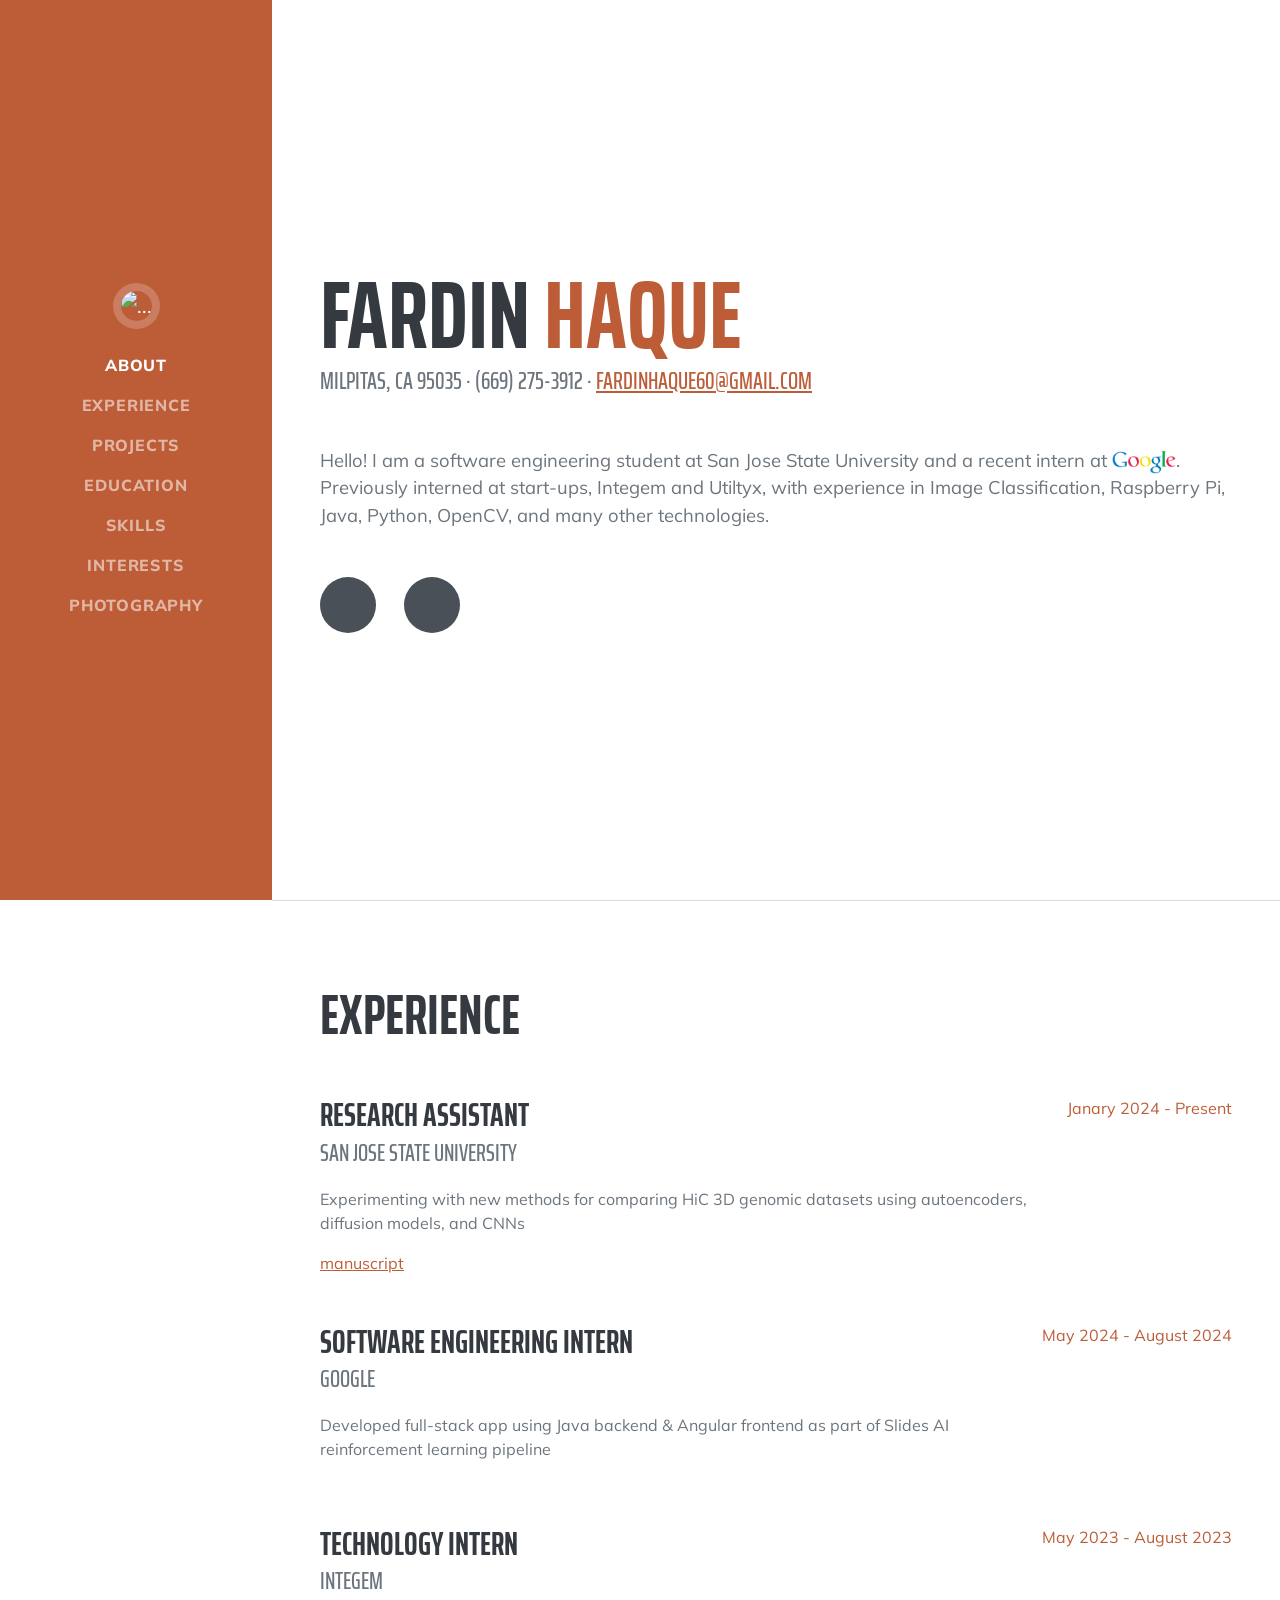
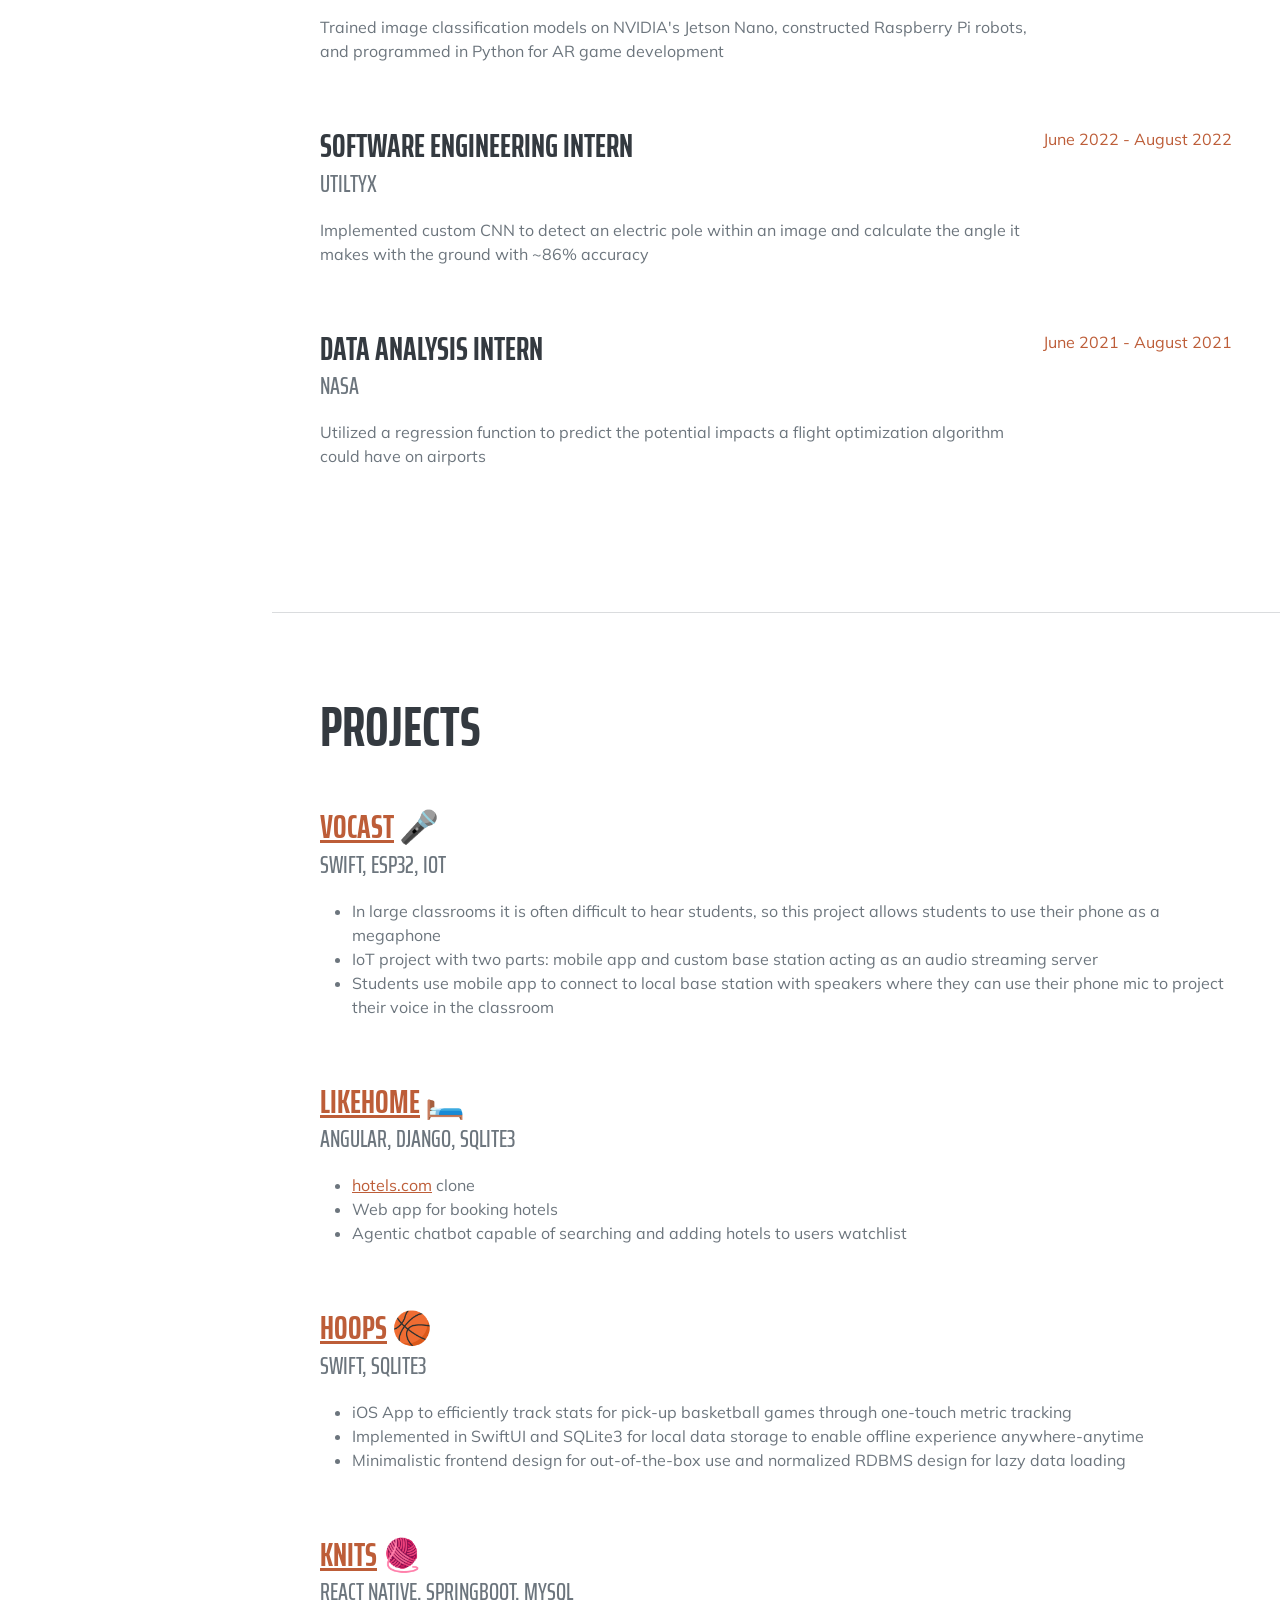
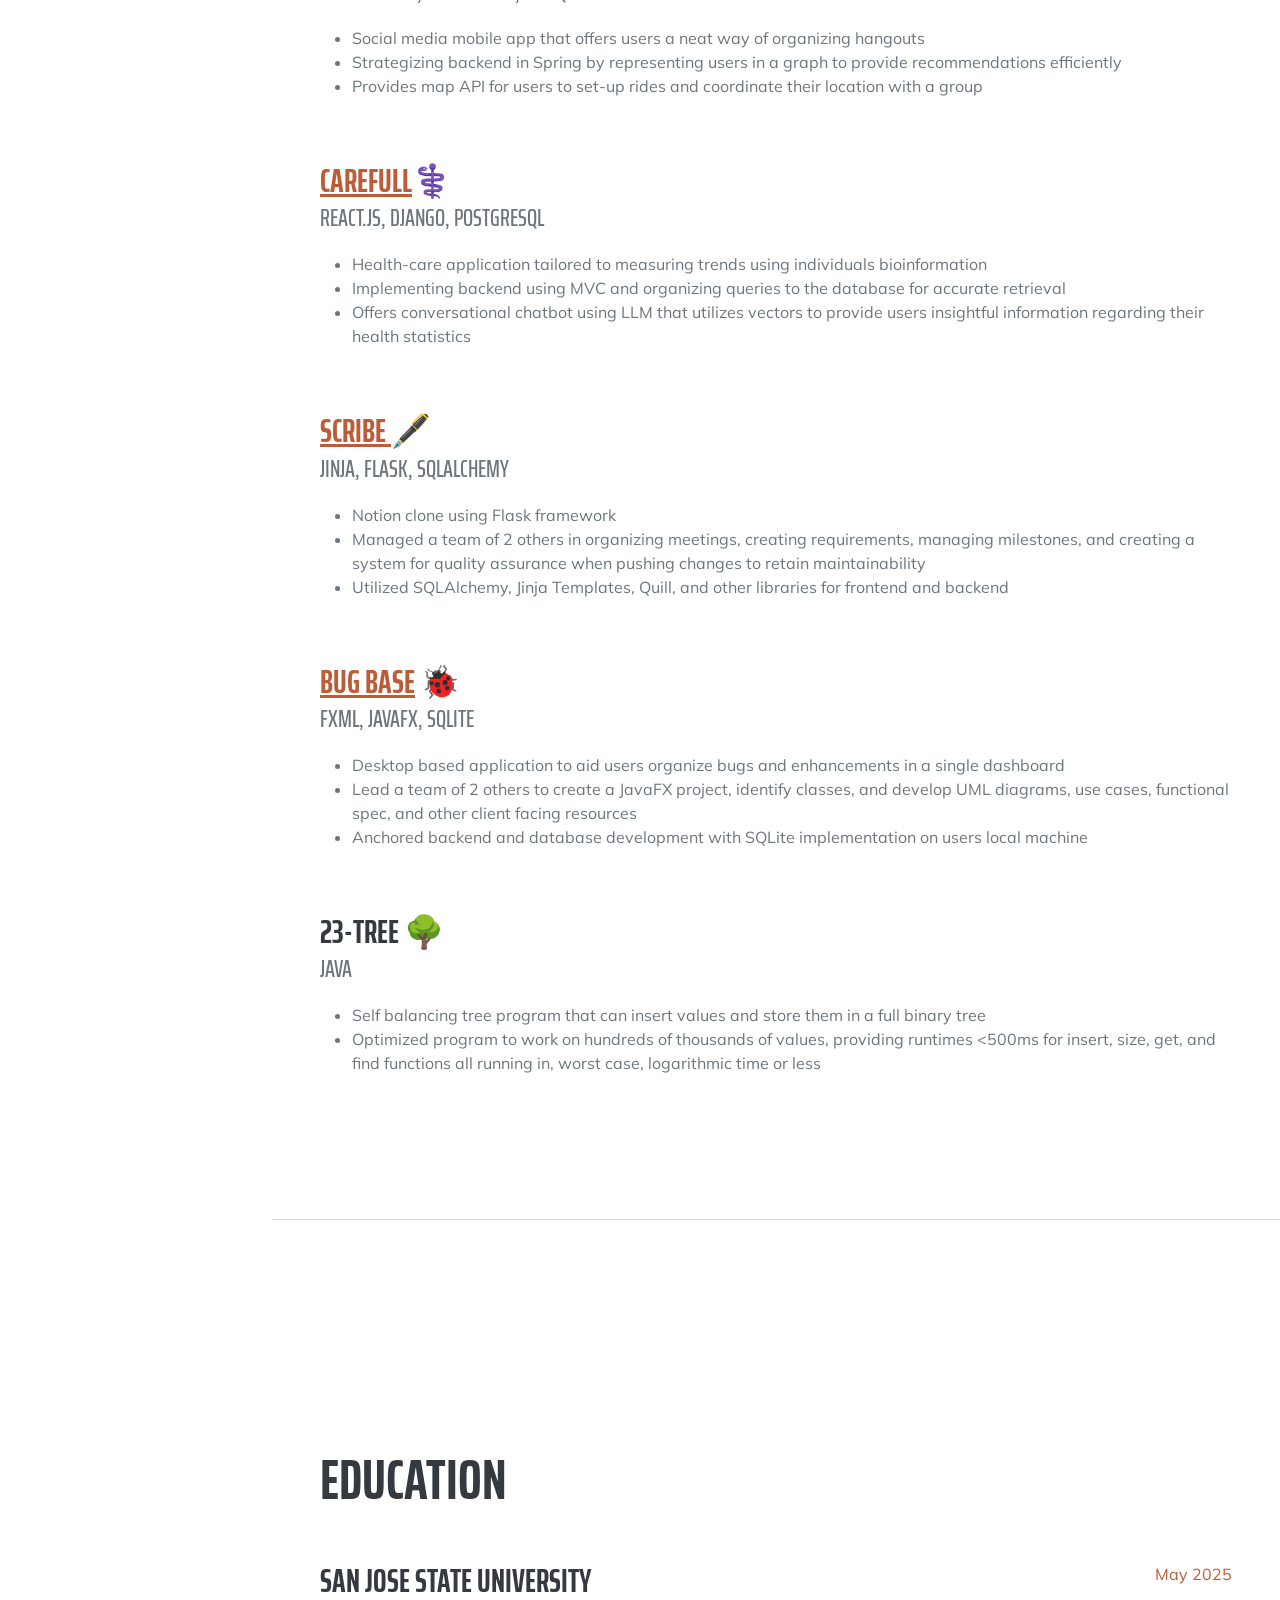
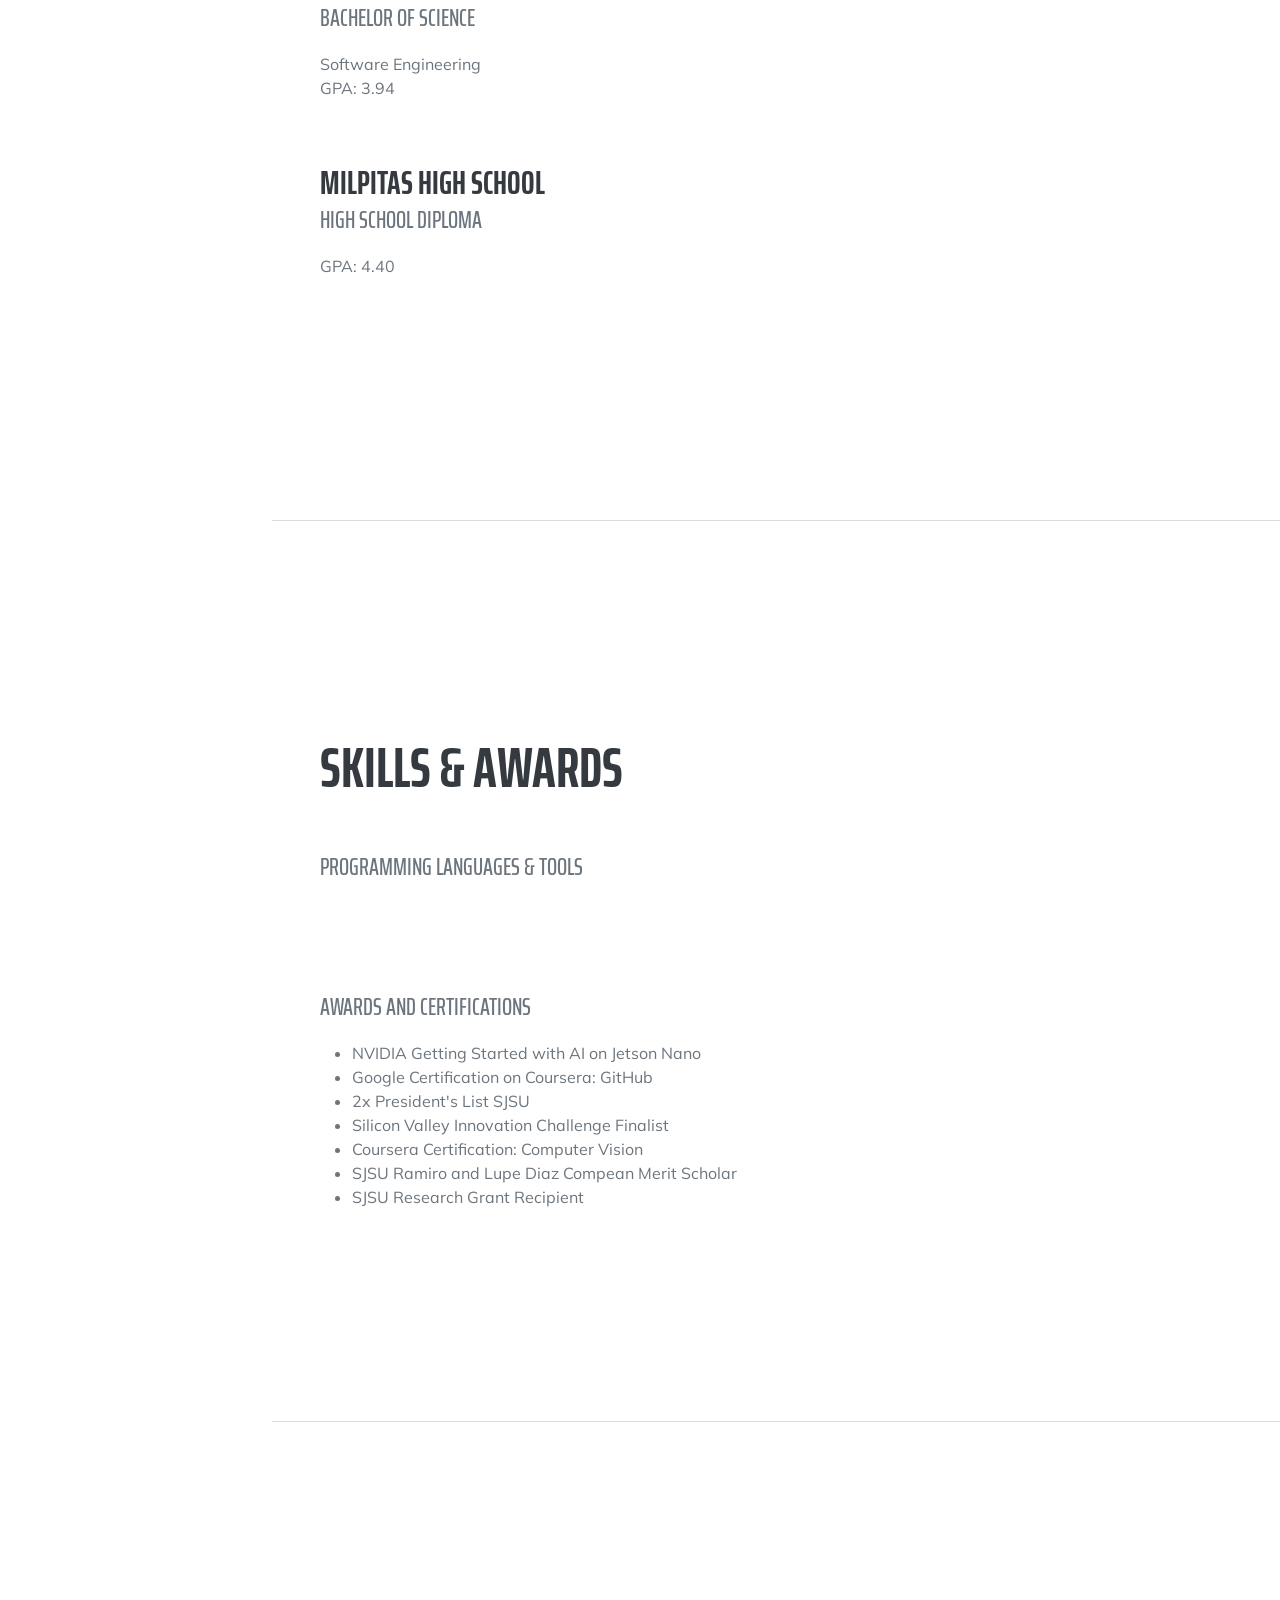
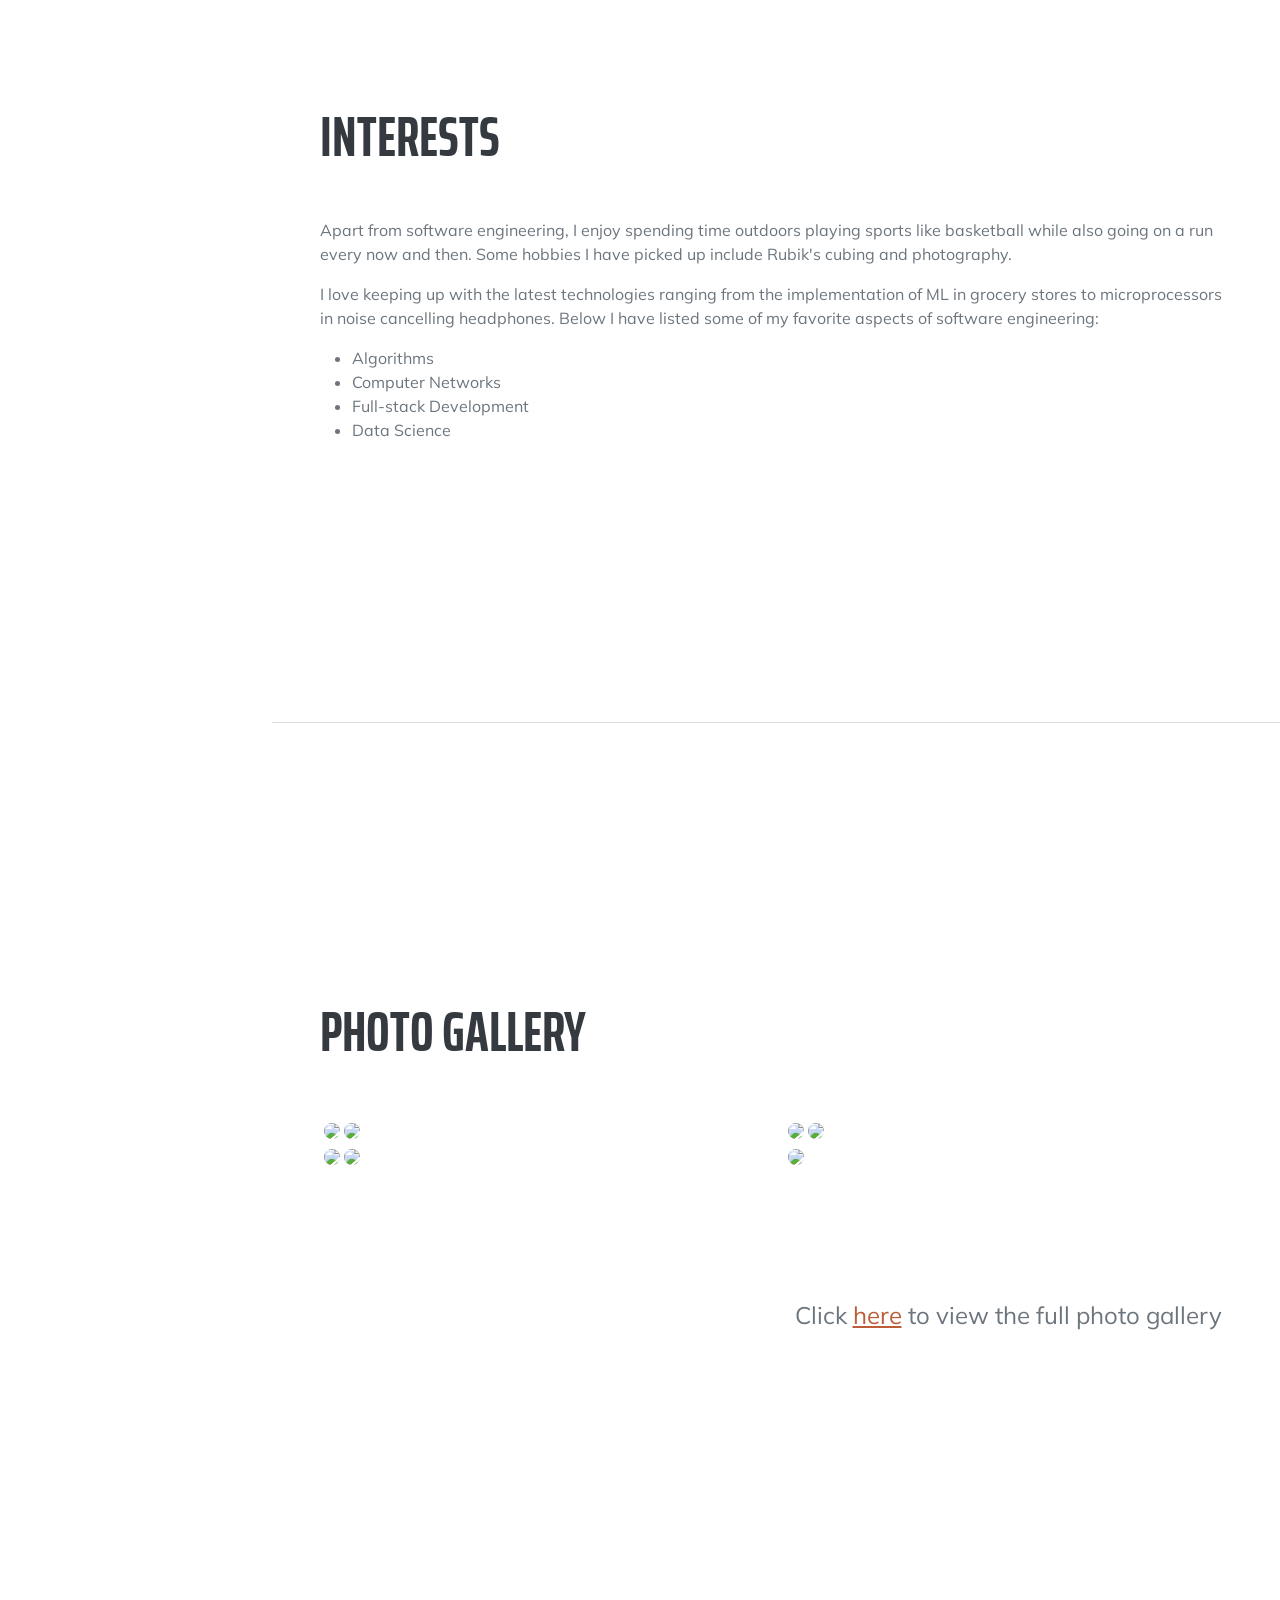
==== index.html @ 3b6b9e7f "updates" ====
<!DOCTYPE html>
<html lang="en">
    <head>
        <meta charset="utf-8" />
        <meta name="viewport" content="width=device-width, initial-scale=1, shrink-to-fit=no" />
        <meta name="description" content="" />
        <meta name="author" content="" />
        <title>Fardin Haque - SWE Portfolio</title>
        <link rel="icon" type="image/x-icon" href="assets/img/tab_icon.ico" alt="assets/img/tab_icon_def.ico"/>
        <!-- Font Awesome icons (free version)-->
        <script src="https://use.fontawesome.com/releases/v6.3.0/js/all.js" crossorigin="anonymous"></script>
        <!-- Google fonts-->
        <link href="https://fonts.googleapis.com/css?family=Saira+Extra+Condensed:500,700" rel="stylesheet" type="text/css" />
        <link href="https://fonts.googleapis.com/css?family=Muli:400,400i,800,800i" rel="stylesheet" type="text/css" />
        <!-- Core theme CSS (includes Bootstrap)-->
        <link href="css/styles.css" rel="stylesheet" />
    </head>
    <body id="page-top">
        <!-- Navigation-->
        <nav class="navbar navbar-expand-lg navbar-dark bg-primary fixed-top" id="sideNav">
            <a class="navbar-brand js-scroll-trigger" href="#page-top">
                <span class="d-block d-lg-none">Fardin Haque</span>
                <span class="d-none d-lg-block"><img class="img-fluid img-profile rounded-circle mx-auto mb-2" src="assets/img/profile.jpg" alt="..." /></span>
            </a>
            <button class="navbar-toggler" type="button" data-bs-toggle="collapse" data-bs-target="#navbarResponsive" aria-controls="navbarResponsive" aria-expanded="false" aria-label="Toggle navigation"><span class="navbar-toggler-icon"></span></button>
            <div class="collapse navbar-collapse" id="navbarResponsive">
                <ul class="navbar-nav">
                    <li class="nav-item"><a class="nav-link js-scroll-trigger" href="#about">About</a></li>
                    <li class="nav-item"><a class="nav-link js-scroll-trigger" href="#experience">Experience</a></li>
                    <li class="nav-item"><a class="nav-link js-scroll-trigger" href="#projects">Projects</a></li>
                    <li class="nav-item"><a class="nav-link js-scroll-trigger" href="#education">Education</a></li>
                    <li class="nav-item"><a class="nav-link js-scroll-trigger" href="#skills">Skills</a></li>
                    <li class="nav-item"><a class="nav-link js-scroll-trigger" href="#interests">Interests</a></li>
                    <li class="nav-item"><a class="nav-link js-scroll-trigger" href="#photo-gallery">Photography</a></li>
                </ul>
            </div>
        </nav>
        <!-- Page Content-->
        <div class="container-fluid p-0">
            <!-- About-->
            <section class="resume-section" id="about">
                <div class="resume-section-content">
                    <h1 class="mb-0">
                        Fardin
                        <span class="text-primary">Haque</span>
                    </h1>
                    <div class="subheading mb-5">
                        Milpitas, CA 95035 · (669) 275-3912 ·
                        <a href="mailto:fardinhaque60@gmail.com">fardinhaque60@gmail.com</a>
                    </div>
                    <p class="lead mb-5">Hello! I am a software engineering student at San Jose State University and a recent intern at 
                        <span class="gif-container"> <img src="assets/google_text.gif"> </span>. 
                        Previously interned at start-ups, Integem and Utiltyx, with experience in Image Classification, Raspberry Pi, Java, Python, OpenCV, and many other technologies.</p>
                    <div class="social-icons">
                        <a class="social-icon" href="https://www.linkedin.com/in/fardinhaque/" target="_blank"><i class="fab fa-linkedin-in"></i></a>
                        <a class="social-icon" href="https://github.com/FardinHaque60" target="_blank"><i class="fab fa-github"></i></a>
                    </div>
                </div>
            </section>
            <hr class="m-0" />
            <!-- Experience-->
            <section class="resume-section" id="experience">
                <div class="resume-section-content">
                    <h2 class="mb-5">Experience</h2>
                    <div class="d-flex flex-column flex-md-row justify-content-between mb-5">
                        <div class="flex-grow-1">
                            <h3 class="mb-0">Research Assistant</h3>
                            <div class="subheading mb-3">San Jose State University</div>
                            <p> Experimenting with new methods for comparing HiC 3D genomic datasets using autoencoders, diffusion models, and CNNs </p>
                            <a href="https://carlosrojas.xyz/hic_compare_manuscript/" target="_blank"> manuscript </a>
                        </div>
                        <div class="flex-shrink-0"><span class="text-primary">Janary 2024 - Present</span></div>
                    </div>
                    <div class="d-flex flex-column flex-md-row justify-content-between mb-5">
                        <div class="flex-grow-1">
                            <h3 class="mb-0">Software Engineering Intern</h3>
                            <div class="subheading mb-3">Google</div>
                            <p> Developed full-stack app using Java backend & Angular frontend as part of Slides AI reinforcement learning pipeline </p>
                        </div>
                        <div class="flex-shrink-0"><span class="text-primary">May 2024 - August 2024</span></div>
                    </div>
                    <div class="d-flex flex-column flex-md-row justify-content-between mb-5">
                        <div class="flex-grow-1">
                            <h3 class="mb-0">Technology Intern</h3>
                            <div class="subheading mb-3">Integem</div>
                            <p> Trained image classification models on NVIDIA's Jetson Nano, constructed Raspberry Pi robots, and programmed in Python for AR game development </p>
                        </div>
                        <div class="flex-shrink-0"><span class="text-primary">May 2023 - August 2023</span></div>
                    </div>
                    <div class="d-flex flex-column flex-md-row justify-content-between mb-5">
                        <div class="flex-grow-1">
                            <h3 class="mb-0">Software Engineering Intern</h3>
                            <div class="subheading mb-3">Utiltyx</div>
                            <p> Implemented custom CNN to detect an electric pole within an image and calculate the angle it makes with the ground with ~86% accuracy </p>
                        </div>
                        <div class="flex-shrink-0"><span class="text-primary">June 2022 - August 2022</span></div>
                    </div>
                    <div class="d-flex flex-column flex-md-row justify-content-between mb-5">
                        <div class="flex-grow-1">
                            <h3 class="mb-0">Data Analysis Intern</h3>
                            <div class="subheading mb-3">NASA</div>
                            <p> Utilized a regression function to predict the potential impacts a flight optimization algorithm could have on airports </p>
                        </div>
                        <div class="flex-shrink-0"><span class="text-primary">June 2021 - August 2021</span></div>
                    </div>
                </div>
            </section>
            <hr class="m-0" />
            <!-- Projects --> 
            <section class="resume-section" id="projects">
                <div class="resume-section-content">
                    <h2 class="mb-5">Projects</h2>
                    <div class="d-flex flex-column flex-md-row justify-content-between mb-5">
                        <div class="flex-grow-1">
                            <h3 class="mb-0"> <a href="https://github.com/cmpe195a-2024-25-group-9" target="_blank"> Vocast</a> 🎤 </h3>
                            <div class="subheading mb-3"> Swift, ESP32, IoT </div>
                                <div> 
                                    <ul> 
                                        <li> In large classrooms it is often difficult to hear students, so this project allows students to use their phone as a megaphone </li>
                                        <li> IoT project with two parts: mobile app and custom base station acting as an audio streaming server </li>
                                        <li> Students use mobile app to connect to local base station with speakers where they can use their phone mic to project their voice in the classroom </li>
                                    </ul>
                                </div>
                            <p></p>
                        </div>
                        <div class="flex-shrink-0"><span class="text-primary"></span></div>
                    </div>
                    <div class="d-flex flex-column flex-md-row justify-content-between mb-5">
                        <div class="flex-grow-1">
                            <h3 class="mb-0"> <a href="https://github.com/FardinHaque60/LikeHome" target="_blank"> LikeHome</a> 🛏️ </h3>
                            <div class="subheading mb-3"> Angular, Django, Sqlite3 </div>
                                <div> 
                                    <ul> 
                                        <li> <a href="https://hotels.com" target="_blank"> hotels.com</a> clone </li>
                                        <li> Web app for booking hotels </li>
                                        <li> Agentic chatbot capable of searching and adding hotels to users watchlist </li>
                                    </ul>
                                </div>
                            <p></p>
                        </div>
                        <div class="flex-shrink-0"><span class="text-primary"></span></div>
                    </div>
                    <div class="d-flex flex-column flex-md-row justify-content-between mb-5">
                        <div class="flex-grow-1">
                            <h3 class="mb-0"> <a href="https://github.com/FardinHaque60/Hoops" target="_blank"> Hoops</a> 🏀</h3>
                            <div class="subheading mb-3">Swift, SQLite3</div>
                                <div> 
                                    <ul> 
                                        <li> iOS App to efficiently track stats for pick-up basketball games through one-touch metric tracking </li>
                                        <li> Implemented in SwiftUI and SQLite3 for local data storage to enable offline experience anywhere-anytime </li>
                                        <li> Minimalistic frontend design for out-of-the-box use and normalized RDBMS design for lazy data loading </li>
                                    </ul>
                                </div>
                            <p></p>
                        </div>
                        <div class="flex-shrink-0"><span class="text-primary"></span></div>
                    </div>
                    <div class="d-flex flex-column flex-md-row justify-content-between mb-5">
                        <div class="flex-grow-1">
                            <h3 class="mb-0"> <a href="https://github.com/FardinHaque60/Knits" target="_blank"> Knits</a> 🧶</h3>
                            <div class="subheading mb-3">React Native, Springboot, mySQL</div>
                                <div> 
                                    <ul> 
                                        <li> Social media mobile app that offers users a neat way of organizing hangouts </li>
                                        <li> Strategizing backend in Spring by representing users in a graph to provide recommendations efficiently </li>
                                        <li> Provides map API for users to set-up rides and coordinate their location with a group </li>
                                    </ul>
                                </div>
                            <p></p>
                        </div>
                        <div class="flex-shrink-0"><span class="text-primary"></span></div>
                    </div>
                    <div class="d-flex flex-column flex-md-row justify-content-between mb-5">
                        <div class="flex-grow-1">
                            <h3 class="mb-0"> <a href="https://github.com/FardinHaque60/CareFULL" target="_blank"> CareFULL</a>⚕️</h3>
                            <div class="subheading mb-3">React.js, Django, PostgreSQL</div>
                                <div> 
                                    <ul> 
                                        <li> Health-care application tailored to measuring trends using individuals bioinformation </li>
                                        <li> Implementing backend using MVC and organizing queries to the database for accurate retrieval </li>
                                        <li> Offers conversational chatbot using LLM that utilizes vectors to provide users insightful information regarding their
                                            health statistics </li>
                                    </ul>
                                </div>
                            <p></p>
                        </div>
                        <div class="flex-shrink-0"><span class="text-primary"></span></div>
                    </div>
                    <div class="d-flex flex-column flex-md-row justify-content-between mb-5">
                        <div class="flex-grow-1">
                            <h3 class="mb-0"> <a href="https://github.com/FardinHaque60/Scribe" target="_blank"> Scribe </a> 🖋️</h3>
                            <div class="subheading mb-3">Jinja, Flask, SQLAlchemy</div>
                                <div> 
                                    <ul> 
                                        <li> Notion clone using Flask framework </li>
                                        <li> Managed a team of 2 others in organizing meetings, creating requirements, managing milestones, 
                                            and creating a system for quality assurance when pushing changes to retain maintainability
                                        </li>
                                        <li> Utilized SQLAlchemy, Jinja Templates, Quill, and other libraries for frontend and backend  </li>
                                    </ul>
                                </div>
                            <p></p>
                        </div>
                        <div class="flex-shrink-0"><span class="text-primary"></span></div>
                    </div>
                    <div class="d-flex flex-column flex-md-row justify-content-between mb-5">
                        <div class="flex-grow-1">
                            <h3 class="mb-0"> <a href="https://github.com/FardinHaque60/Bug-Base" target="_blank"> Bug Base</a> 🐞</h3>
                            <div class="subheading mb-3">FXML, JavaFX, SQLite </div>
                                <div> 
                                    <ul> 
                                        <li> Desktop based application to aid users organize bugs and enhancements in a single dashboard </li>
                                        <li> Lead a team of 2 others to create a JavaFX project, identify classes, and develop UML diagrams, use cases, functional spec, and other client facing resources </li>
                                        <li> Anchored backend and database development with SQLite implementation on users local machine </li>
                                    </ul>
                                </div>
                            <p></p>
                        </div>
                        <div class="flex-shrink-0"><span class="text-primary"></span></div>
                    </div>
                    <div class="d-flex flex-column flex-md-row justify-content-between mb-5">
                        <div class="flex-grow-1">
                            <h3 class="mb-0">23-Tree 🌳</h3>
                            <div class="subheading mb-3">Java</div>
                                <div> 
                                    <ul> 
                                        <li> Self balancing tree program that can insert values and store them in a full binary tree </li>
                                        <li> Optimized program to work on hundreds of thousands of values, providing runtimes &lt;500ms for insert, size, get, and find functions all running in, worst case, logarithmic time or less </li>
                                    </ul>
                                </div>
                            <p></p>
                        </div>
                        <div class="flex-shrink-0"><span class="text-primary"></span></div>
                    </div>
                </div>
            </section>
            <hr class="m-0" />
            <!-- Education-->
            <section class="resume-section" id="education">
                <div class="resume-section-content">
                    <h2 class="mb-5">Education</h2>
                    <div class="d-flex flex-column flex-md-row justify-content-between mb-5">
                        <div class="flex-grow-1">
                            <h3 class="mb-0">San Jose State University</h3>
                            <div class="subheading mb-3">Bachelor of Science</div>
                            <div>Software Engineering</div>
                            <p>GPA: 3.94</p>
                        </div>
                        <div class="flex-shrink-0"><span class="text-primary">May 2025</span></div>
                    </div>
                    <div class="d-flex flex-column flex-md-row justify-content-between">
                        <div class="flex-grow-1">
                            <h3 class="mb-0">Milpitas High School</h3>
                            <div class="subheading mb-3">High School Diploma</div>
                            <p>GPA: 4.40</p>
                        </div>
                        <div class="flex-shrink-0"><span class="text-primary">  </span></div>
                    </div>
                </div>
            </section>
            <hr class="m-0" />
            <!-- Skills-->
            <section class="resume-section" id="skills">
                <div class="resume-section-content">
                    <h2 class="mb-5">Skills & Awards</h2>
                    <div class="subheading mb-3">Programming Languages & Tools</div>
                    <ul class="list-inline dev-icons">
                        <li class="list-inline-item"><i class="fab fa-html5"></i></li>
                        <li class="list-inline-item"><i class="fab fa-css3-alt"></i></li>
                        <li class="list-inline-item"><i class="fab fa-java"></i></li>
                        <li class="list-inline-item"><i class="fab fa-react"></i></li>
                        <li class="list-inline-item"><i class="fab fa-raspberry-pi"></i></li>
                        <li class="list-inline-item"><i class="fab fa-python"></i></li>
                        <li class="list-inline-item"><i class="fab fa-swift"></i></li>
                        <li class="list-inline-item"><i class="fab fa-google"></i></li>
                        <li class="list-inline-item"><i class="fab fa-linux"></i></li>
                    </ul>
                    <div class="resume-section-content">
                        <p> </p>
                        <div class="subheading mb-3">Awards and Certifications</div>
                        <ul class="fa-ul mb-0">
                            <li>
                                <span class="fa-li"><i class="fas fa-trophy text-warning"></i></span>
                                NVIDIA Getting Started with AI on Jetson Nano
                            </li>
                            <li>
                                <span class="fa-li"><i class="fas fa-trophy text-warning"></i></span>
                                Google Certification on Coursera: GitHub
                            </li>
                            <li>
                                <span class="fa-li"><i class="fas fa-trophy text-warning"></i></span>
                                2x President's List SJSU
                            </li>
                            <li>
                                <span class="fa-li"><i class="fas fa-trophy text-warning"></i></span>
                                Silicon Valley Innovation Challenge Finalist
                            </li>
                            <li>
                                <span class="fa-li"><i class="fas fa-trophy text-warning"></i></span>
                                Coursera Certification: Computer Vision 
                            </li>
                            <li>
                                <span class="fa-li"><i class="fas fa-trophy text-warning"></i></span>
                                SJSU Ramiro and Lupe Diaz Compean Merit Scholar
                            </li>
                            <li>
                                <span class="fa-li"><i class="fas fa-trophy text-warning"></i></span>
                                SJSU Research Grant Recipient
                            </li>
                        </ul>
                    </div>
                </div>
            </section>
            <hr class="m-0" />
            <!-- Interests-->
            <section class="resume-section" id="interests">
                <div class="resume-section-content">
                    <h2 class="mb-5">Interests</h2>
                    <p>Apart from software engineering, I enjoy spending time outdoors playing sports like basketball while also going on a run every now and then. Some hobbies I have picked up include Rubik's cubing and photography.</p>
                    <p class="mb-0" style="padding-bottom: 1em;">I love keeping up with the latest technologies ranging from the implementation of ML in grocery stores to microprocessors in noise cancelling headphones. Below I have listed some of my favorite aspects of software engineering: </p>
                    <ul class="fa-ul mb-0">
                        <li>
                            <span class="fa-li"><i class="fas fa-check"></i></span>
                            Algorithms
                        </li>
                        <li>
                            <span class="fa-li"><i class="fas fa-check"></i></span>
                            Computer Networks
                        </li>
                        <li>
                            <span class="fa-li"><i class="fas fa-check"></i></span>
                            Full-stack Development
                        </li>
                        <li>
                            <span class="fa-li"><i class="fas fa-check"></i></span>
                            Data Science
                        </li>
                    </ul>
                </div>
            </section>
            <hr class="m-0" />
            <!-- Photography -->
            <section class="resume-section" id="photo-gallery">
                <div class="resume-section-content">
                    <h2 class="mb-5">Photo Gallery</h2>
                    <div class="row">
                        <div class="column">
                            <!-- find way to add fade transition -->
                            <img src="assets/photo_gal/IMG_0006.JPG" />
                            <img src="assets/photo_gal/IMG_0013.JPG" />
                        </div>
                        <div class="column">
                            <img src="assets/photo_gal/IMG_0029.JPG" />
                            <img src="assets/photo_gal/IMG_0246.JPG" />
                        </div>
                        <div class="column">
                            <img src="assets/photo_gal/IMG_0477.JPG" />
                            <img src="assets/photo_gal/IMG_15.JPG" />
                        </div>
                        <div class="column">
                            <img src="assets/photo_gal/IMG_0249.JPG" />
                            <div class = "box123"> <p> Click <a target="_blank" href="https://fotos-by-fardin.vercel.app/"> here</a> to view the full photo gallery </p> </div>
                        </div>
                    </div>
                </div>
            </section>
        </div>
        <!-- Bootstrap core JS-->
        <script src="https://cdn.jsdelivr.net/npm/bootstrap@5.2.3/dist/js/bootstrap.bundle.min.js"></script>
        <!-- Core theme JS-->
        <script src="js/scripts.js"></script>
        
        <hr class="m-0" />
    </body>
</html>
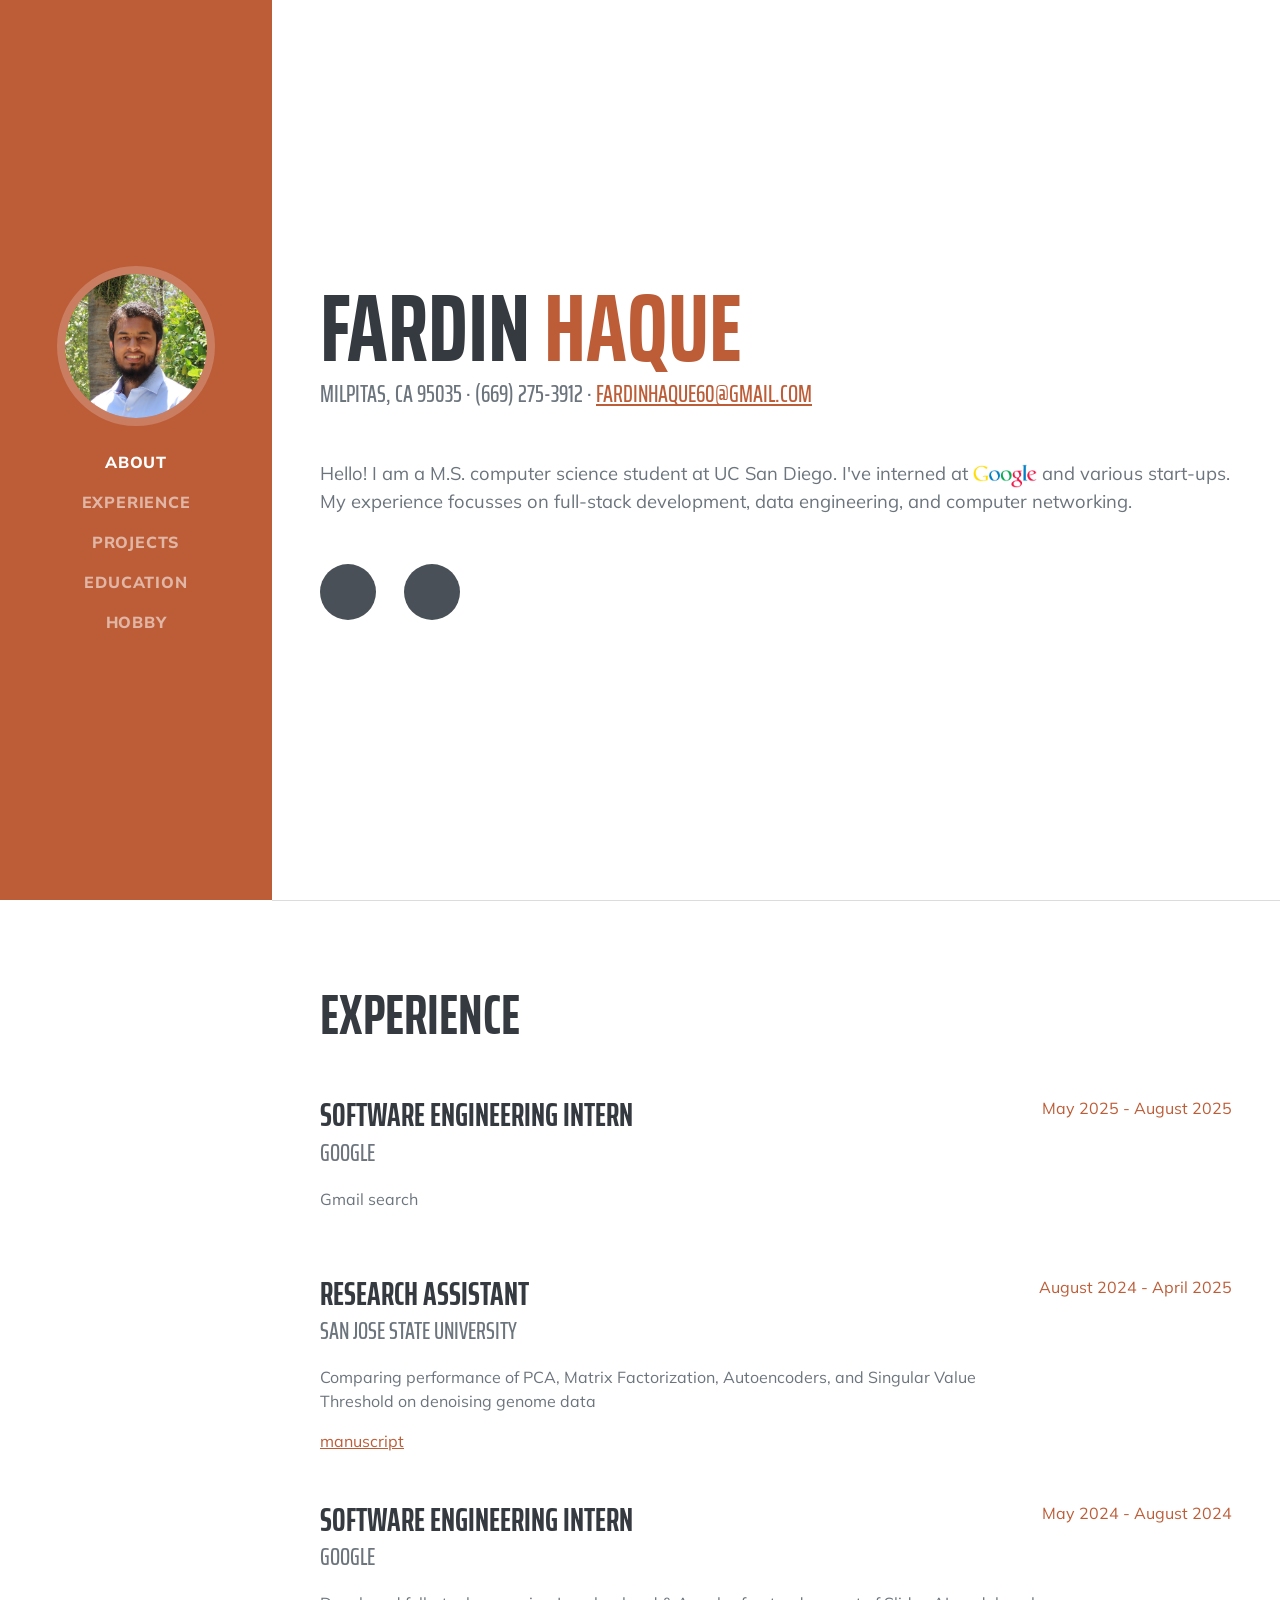
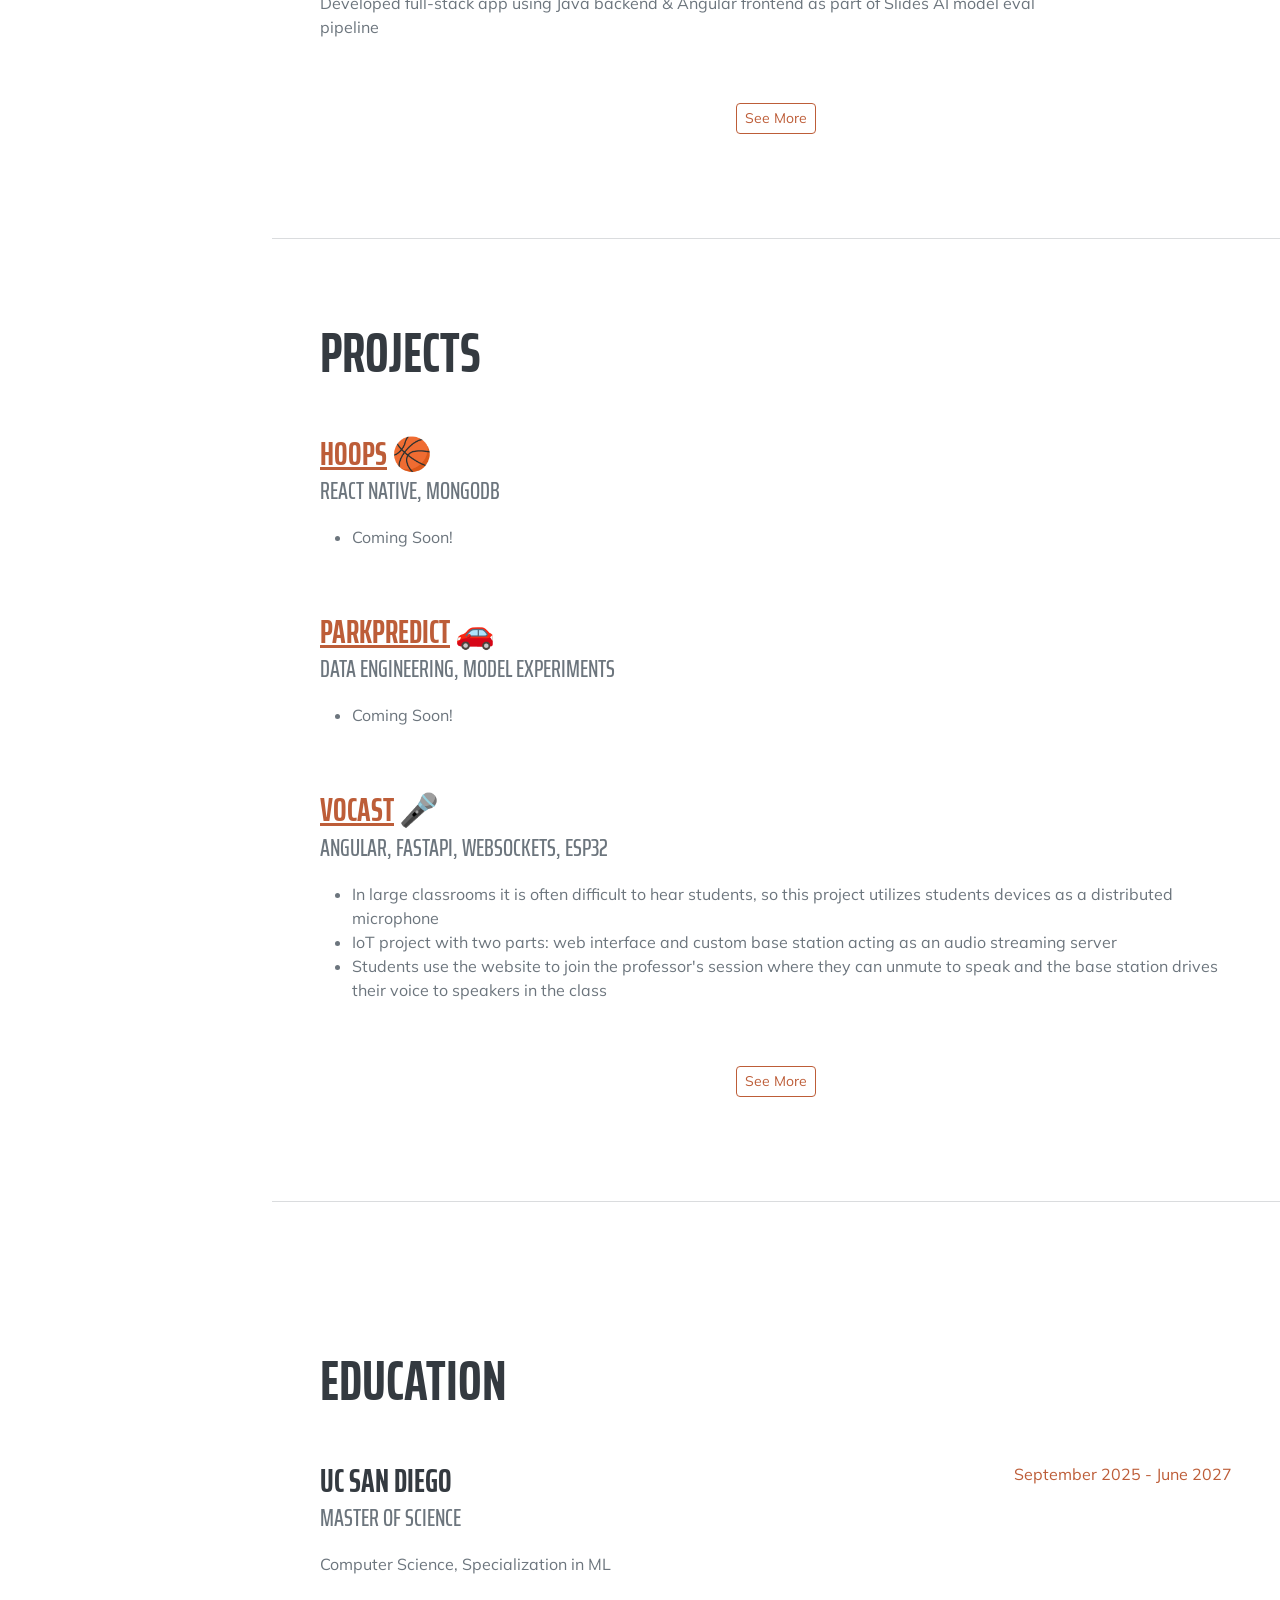
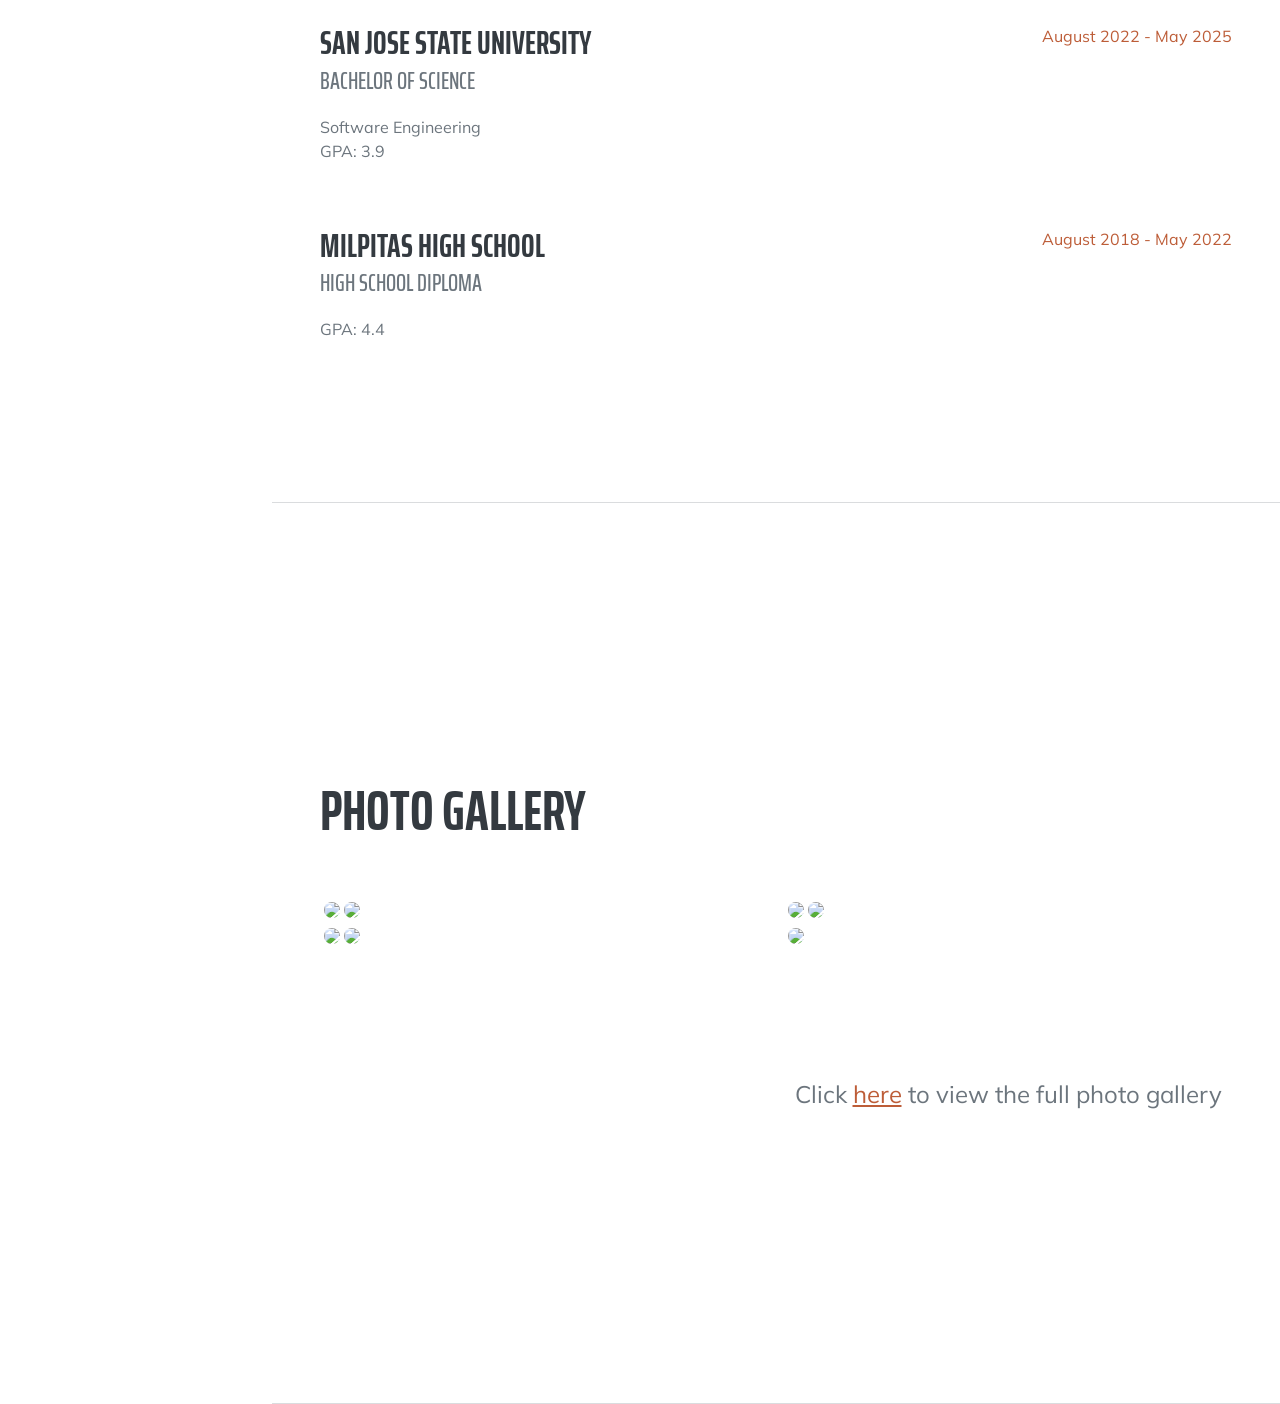
==== commit 9ea0a8e7: "update content" ====
--- a/index.html
+++ b/index.html
@@ -29,9 +29,7 @@
                     <li class="nav-item"><a class="nav-link js-scroll-trigger" href="#experience">Experience</a></li>
                     <li class="nav-item"><a class="nav-link js-scroll-trigger" href="#projects">Projects</a></li>
                     <li class="nav-item"><a class="nav-link js-scroll-trigger" href="#education">Education</a></li>
-                    <li class="nav-item"><a class="nav-link js-scroll-trigger" href="#skills">Skills</a></li>
-                    <li class="nav-item"><a class="nav-link js-scroll-trigger" href="#interests">Interests</a></li>
-                    <li class="nav-item"><a class="nav-link js-scroll-trigger" href="#photo-gallery">Photography</a></li>
+                    <li class="nav-item"><a class="nav-link js-scroll-trigger" href="#photo-gallery">Hobby</a></li>
                 </ul>
             </div>
         </nav>
@@ -48,9 +46,10 @@
                         Milpitas, CA 95035 · (669) 275-3912 ·
                         <a href="mailto:fardinhaque60@gmail.com">fardinhaque60@gmail.com</a>
                     </div>
-                    <p class="lead mb-5">Hello! I am a software engineering student at San Jose State University and a recent intern at 
-                        <span class="gif-container"> <img src="assets/google_text.gif"> </span>. 
-                        Previously interned at start-ups, Integem and Utiltyx, with experience in Image Classification, Raspberry Pi, Java, Python, OpenCV, and many other technologies.</p>
+                    <p class="lead mb-5">Hello! I am a M.S. computer science student at UC San Diego. I've interned at
+                        <span class="gif-container"> <img src="assets/google_text.gif"> </span>
+                        and various start-ups. My experience focusses on full-stack development, data engineering, and computer networking.
+                    </p>
                     <div class="social-icons">
                         <a class="social-icon" href="https://www.linkedin.com/in/fardinhaque/" target="_blank"><i class="fab fa-linkedin-in"></i></a>
                         <a class="social-icon" href="https://github.com/FardinHaque60" target="_blank"><i class="fab fa-github"></i></a>
@@ -64,46 +63,74 @@
                     <h2 class="mb-5">Experience</h2>
                     <div class="d-flex flex-column flex-md-row justify-content-between mb-5">
                         <div class="flex-grow-1">
+                            <h3 class="mb-0">Software Engineering Intern</h3>
+                            <div class="subheading mb-3">Google</div>
+                            <p> Gmail search </p>
+                        </div>
+                        <div class="flex-shrink-0"><span class="text-primary">May 2025 - August 2025</span></div>
+                    </div>
+                    <div class="d-flex flex-column flex-md-row justify-content-between mb-5">
+                        <div class="flex-grow-1">
                             <h3 class="mb-0">Research Assistant</h3>
                             <div class="subheading mb-3">San Jose State University</div>
-                            <p> Experimenting with new methods for comparing HiC 3D genomic datasets using autoencoders, diffusion models, and CNNs </p>
+                            <p> Comparing performance of PCA, Matrix Factorization, Autoencoders, and Singular Value Threshold on denoising genome data </p>
                             <a href="https://carlosrojas.xyz/hic_compare_manuscript/" target="_blank"> manuscript </a>
                         </div>
-                        <div class="flex-shrink-0"><span class="text-primary">Janary 2024 - Present</span></div>
+                        <div class="flex-shrink-0"><span class="text-primary">August 2024 - April 2025</span></div>
                     </div>
                     <div class="d-flex flex-column flex-md-row justify-content-between mb-5">
                         <div class="flex-grow-1">
                             <h3 class="mb-0">Software Engineering Intern</h3>
                             <div class="subheading mb-3">Google</div>
-                            <p> Developed full-stack app using Java backend & Angular frontend as part of Slides AI reinforcement learning pipeline </p>
+                            <p> Developed full-stack app using Java backend & Angular frontend as part of Slides AI model eval pipeline </p>
                         </div>
                         <div class="flex-shrink-0"><span class="text-primary">May 2024 - August 2024</span></div>
                     </div>
-                    <div class="d-flex flex-column flex-md-row justify-content-between mb-5">
-                        <div class="flex-grow-1">
-                            <h3 class="mb-0">Technology Intern</h3>
-                            <div class="subheading mb-3">Integem</div>
-                            <p> Trained image classification models on NVIDIA's Jetson Nano, constructed Raspberry Pi robots, and programmed in Python for AR game development </p>
-                        </div>
-                        <div class="flex-shrink-0"><span class="text-primary">May 2023 - August 2023</span></div>
-                    </div>
-                    <div class="d-flex flex-column flex-md-row justify-content-between mb-5">
-                        <div class="flex-grow-1">
-                            <h3 class="mb-0">Software Engineering Intern</h3>
-                            <div class="subheading mb-3">Utiltyx</div>
-                            <p> Implemented custom CNN to detect an electric pole within an image and calculate the angle it makes with the ground with ~86% accuracy </p>
-                        </div>
-                        <div class="flex-shrink-0"><span class="text-primary">June 2022 - August 2022</span></div>
-                    </div>
-                    <div class="d-flex flex-column flex-md-row justify-content-between mb-5">
-                        <div class="flex-grow-1">
-                            <h3 class="mb-0">Data Analysis Intern</h3>
-                            <div class="subheading mb-3">NASA</div>
-                            <p> Utilized a regression function to predict the potential impacts a flight optimization algorithm could have on airports </p>
-                        </div>
-                        <div class="flex-shrink-0"><span class="text-primary">June 2021 - August 2021</span></div>
-                    </div>
-                </div>
+                    <!-- more experiences -->
+                    <div id="moreExperience" style="display: none;">
+                        <div class="d-flex flex-column flex-md-row justify-content-between mb-5">
+                            <div class="flex-grow-1">
+                                <h3 class="mb-0">Technology Intern</h3>
+                                <div class="subheading mb-3">Integem</div>
+                                <p> Trained image classification models on NVIDIA's Jetson Nano, constructed Raspberry Pi robots, and programmed in Python for AR game development </p>
+                            </div>
+                            <div class="flex-shrink-0"><span class="text-primary">May 2023 - August 2023</span></div>
+                        </div>
+                        <div class="d-flex flex-column flex-md-row justify-content-between mb-5">
+                            <div class="flex-grow-1">
+                                <h3 class="mb-0">Software Engineering Intern</h3>
+                                <div class="subheading mb-3">Utiltyx</div>
+                                <p> Implemented OpenCV and mathematical model detection pipeline to find electric poles in an image and calculate the angle they make with the ground with ~86% accuracy </p>
+                            </div>
+                            <div class="flex-shrink-0"><span class="text-primary">June 2022 - August 2022</span></div>
+                        </div>
+                        <div class="d-flex flex-column flex-md-row justify-content-between mb-5">
+                            <div class="flex-grow-1">
+                                <h3 class="mb-0">Data Analysis Intern</h3>
+                                <div class="subheading mb-3">NASA</div>
+                                <p> Conducted regression experiments using SciPy to predict the potential reduction in delays implementing a flight optimization program could offer </p>
+                            </div>
+                            <div class="flex-shrink-0"><span class="text-primary">June 2021 - August 2021</span></div>
+                        </div>
+                    </div>
+
+                    <!-- see more experience button -->
+                    <div class="d-flex justify-content-center mb-4">
+                        <button id="toggleExperienceBtn" class="btn btn-outline-primary btn-sm" onclick="toggleExperience()">See More</button>
+                    </div>
+                    <script>
+                    function toggleExperience() {
+                        const moreExp = document.getElementById('moreExperience');
+                        const btn = document.getElementById('toggleExperienceBtn');
+                        if (moreExp.style.display === 'none' || moreExp.style.display === '') {
+                            moreExp.style.display = 'block';
+                            btn.textContent = 'See Less';
+                        } else {
+                            moreExp.style.display = 'none';
+                            btn.textContent = 'See More';
+                        }
+                    }
+                    </script>
             </section>
             <hr class="m-0" />
             <!-- Projects --> 
@@ -112,13 +139,11 @@
                     <h2 class="mb-5">Projects</h2>
                     <div class="d-flex flex-column flex-md-row justify-content-between mb-5">
                         <div class="flex-grow-1">
-                            <h3 class="mb-0"> <a href="https://github.com/cmpe195a-2024-25-group-9" target="_blank"> Vocast</a> 🎤 </h3>
-                            <div class="subheading mb-3"> Swift, ESP32, IoT </div>
+                            <h3 class="mb-0"> <a href="https://github.com/FardinHaque60/Hoops" target="_blank"> Hoops</a> 🏀</h3>
+                            <div class="subheading mb-3">React Native, MongoDB</div>
                                 <div> 
                                     <ul> 
-                                        <li> In large classrooms it is often difficult to hear students, so this project allows students to use their phone as a megaphone </li>
-                                        <li> IoT project with two parts: mobile app and custom base station acting as an audio streaming server </li>
-                                        <li> Students use mobile app to connect to local base station with speakers where they can use their phone mic to project their voice in the classroom </li>
+                                        <li> Coming Soon! </li>
                                     </ul>
                                 </div>
                             <p></p>
@@ -127,13 +152,11 @@
                     </div>
                     <div class="d-flex flex-column flex-md-row justify-content-between mb-5">
                         <div class="flex-grow-1">
-                            <h3 class="mb-0"> <a href="https://github.com/FardinHaque60/LikeHome" target="_blank"> LikeHome</a> 🛏️ </h3>
-                            <div class="subheading mb-3"> Angular, Django, Sqlite3 </div>
+                            <h3 class="mb-0"> <a href="https://github.com/FardinHaque60/ParkPredict_Experiments" target="_blank"> ParkPredict</a> 🚗</h3>
+                            <div class="subheading mb-3">Data Engineering, Model Experiments</div>
                                 <div> 
                                     <ul> 
-                                        <li> <a href="https://hotels.com" target="_blank"> hotels.com</a> clone </li>
-                                        <li> Web app for booking hotels </li>
-                                        <li> Agentic chatbot capable of searching and adding hotels to users watchlist </li>
+                                        <li> Coming Soon! </li>
                                     </ul>
                                 </div>
                             <p></p>
@@ -142,96 +165,132 @@
                     </div>
                     <div class="d-flex flex-column flex-md-row justify-content-between mb-5">
                         <div class="flex-grow-1">
-                            <h3 class="mb-0"> <a href="https://github.com/FardinHaque60/Hoops" target="_blank"> Hoops</a> 🏀</h3>
-                            <div class="subheading mb-3">Swift, SQLite3</div>
+                            <h3 class="mb-0"> <a href="https://github.com/cmpe195a-2024-25-group-9" target="_blank"> Vocast</a> 🎤 </h3>
+                            <div class="subheading mb-3"> Angular, FastAPI, WebSockets, ESP32 </div>
                                 <div> 
                                     <ul> 
-                                        <li> iOS App to efficiently track stats for pick-up basketball games through one-touch metric tracking </li>
-                                        <li> Implemented in SwiftUI and SQLite3 for local data storage to enable offline experience anywhere-anytime </li>
-                                        <li> Minimalistic frontend design for out-of-the-box use and normalized RDBMS design for lazy data loading </li>
+                                        <li> In large classrooms it is often difficult to hear students, so this project utilizes students devices as a distributed microphone </li>
+                                        <li> IoT project with two parts: web interface and custom base station acting as an audio streaming server </li>
+                                        <li> Students use the website to join the professor's session where they can unmute to speak and the base station drives their voice to speakers in the class </li>
                                     </ul>
                                 </div>
                             <p></p>
                         </div>
                         <div class="flex-shrink-0"><span class="text-primary"></span></div>
                     </div>
-                    <div class="d-flex flex-column flex-md-row justify-content-between mb-5">
-                        <div class="flex-grow-1">
-                            <h3 class="mb-0"> <a href="https://github.com/FardinHaque60/Knits" target="_blank"> Knits</a> 🧶</h3>
-                            <div class="subheading mb-3">React Native, Springboot, mySQL</div>
-                                <div> 
-                                    <ul> 
-                                        <li> Social media mobile app that offers users a neat way of organizing hangouts </li>
-                                        <li> Strategizing backend in Spring by representing users in a graph to provide recommendations efficiently </li>
-                                        <li> Provides map API for users to set-up rides and coordinate their location with a group </li>
-                                    </ul>
-                                </div>
-                            <p></p>
-                        </div>
-                        <div class="flex-shrink-0"><span class="text-primary"></span></div>
-                    </div>
-                    <div class="d-flex flex-column flex-md-row justify-content-between mb-5">
-                        <div class="flex-grow-1">
-                            <h3 class="mb-0"> <a href="https://github.com/FardinHaque60/CareFULL" target="_blank"> CareFULL</a>⚕️</h3>
-                            <div class="subheading mb-3">React.js, Django, PostgreSQL</div>
-                                <div> 
-                                    <ul> 
-                                        <li> Health-care application tailored to measuring trends using individuals bioinformation </li>
-                                        <li> Implementing backend using MVC and organizing queries to the database for accurate retrieval </li>
-                                        <li> Offers conversational chatbot using LLM that utilizes vectors to provide users insightful information regarding their
-                                            health statistics </li>
-                                    </ul>
-                                </div>
-                            <p></p>
-                        </div>
-                        <div class="flex-shrink-0"><span class="text-primary"></span></div>
-                    </div>
-                    <div class="d-flex flex-column flex-md-row justify-content-between mb-5">
-                        <div class="flex-grow-1">
-                            <h3 class="mb-0"> <a href="https://github.com/FardinHaque60/Scribe" target="_blank"> Scribe </a> 🖋️</h3>
-                            <div class="subheading mb-3">Jinja, Flask, SQLAlchemy</div>
-                                <div> 
-                                    <ul> 
-                                        <li> Notion clone using Flask framework </li>
-                                        <li> Managed a team of 2 others in organizing meetings, creating requirements, managing milestones, 
-                                            and creating a system for quality assurance when pushing changes to retain maintainability
-                                        </li>
-                                        <li> Utilized SQLAlchemy, Jinja Templates, Quill, and other libraries for frontend and backend  </li>
-                                    </ul>
-                                </div>
-                            <p></p>
-                        </div>
-                        <div class="flex-shrink-0"><span class="text-primary"></span></div>
-                    </div>
-                    <div class="d-flex flex-column flex-md-row justify-content-between mb-5">
-                        <div class="flex-grow-1">
-                            <h3 class="mb-0"> <a href="https://github.com/FardinHaque60/Bug-Base" target="_blank"> Bug Base</a> 🐞</h3>
-                            <div class="subheading mb-3">FXML, JavaFX, SQLite </div>
-                                <div> 
-                                    <ul> 
-                                        <li> Desktop based application to aid users organize bugs and enhancements in a single dashboard </li>
-                                        <li> Lead a team of 2 others to create a JavaFX project, identify classes, and develop UML diagrams, use cases, functional spec, and other client facing resources </li>
-                                        <li> Anchored backend and database development with SQLite implementation on users local machine </li>
-                                    </ul>
-                                </div>
-                            <p></p>
-                        </div>
-                        <div class="flex-shrink-0"><span class="text-primary"></span></div>
-                    </div>
-                    <div class="d-flex flex-column flex-md-row justify-content-between mb-5">
-                        <div class="flex-grow-1">
-                            <h3 class="mb-0">23-Tree 🌳</h3>
-                            <div class="subheading mb-3">Java</div>
-                                <div> 
-                                    <ul> 
-                                        <li> Self balancing tree program that can insert values and store them in a full binary tree </li>
-                                        <li> Optimized program to work on hundreds of thousands of values, providing runtimes &lt;500ms for insert, size, get, and find functions all running in, worst case, logarithmic time or less </li>
-                                    </ul>
-                                </div>
-                            <p></p>
-                        </div>
-                        <div class="flex-shrink-0"><span class="text-primary"></span></div>
-                    </div>
+                    <!-- more projects -->
+                    <div id="moreProjects" style="display: none;">
+                        <div class="d-flex flex-column flex-md-row justify-content-between mb-5">
+                            <div class="flex-grow-1">
+                                <h3 class="mb-0"> <a href="https://github.com/FardinHaque60/LikeHome" target="_blank"> LikeHome</a> 🛏️ </h3>
+                                <div class="subheading mb-3"> Angular, Django, SQLite3 </div>
+                                    <div> 
+                                        <ul> 
+                                            <li> <a href="https://hotels.com" target="_blank"> hotels.com</a> clone </li>
+                                            <li> Web app for booking hotels </li>
+                                            <li> Agentic chatbot capable of searching, adding hotels to users watchlist, and providing account information </li>
+                                        </ul>
+                                    </div>
+                                <p></p>
+                            </div>
+                            <div class="flex-shrink-0"><span class="text-primary"></span></div>
+                        </div>
+                        <div class="d-flex flex-column flex-md-row justify-content-between mb-5">
+                            <div class="flex-grow-1">
+                                <h3 class="mb-0"> <a href="https://github.com/FardinHaque60/Knits" target="_blank"> Knits</a> 🧶</h3>
+                                <div class="subheading mb-3">React Native, Springboot, mySQL</div>
+                                    <div> 
+                                        <ul> 
+                                            <li> Social media mobile app that offers users a neat way of organizing hangouts </li>
+                                            <li> Strategizing backend in Spring by representing users in a graph to provide recommendations efficiently </li>
+                                            <li> Provides map API for users to set-up rides and coordinate their location with a group </li>
+                                        </ul>
+                                    </div>
+                                <p></p>
+                            </div>
+                            <div class="flex-shrink-0"><span class="text-primary"></span></div>
+                        </div>
+                        <div class="d-flex flex-column flex-md-row justify-content-between mb-5">
+                            <div class="flex-grow-1">
+                                <h3 class="mb-0"> <a href="https://github.com/FardinHaque60/CareFULL" target="_blank"> CareFULL</a>⚕️</h3>
+                                <div class="subheading mb-3">React.js, Django, PostgreSQL</div>
+                                    <div> 
+                                        <ul> 
+                                            <li> Health-care application tailored to measuring trends using individuals bioinformation </li>
+                                            <li> Implementing backend using MVC and organizing queries to the database for accurate retrieval </li>
+                                            <li> Offers conversational chatbot using LLM that utilizes vectors to provide users insightful information regarding their
+                                                health statistics </li>
+                                        </ul>
+                                    </div>
+                                <p></p>
+                            </div>
+                            <div class="flex-shrink-0"><span class="text-primary"></span></div>
+                        </div>
+                        <div class="d-flex flex-column flex-md-row justify-content-between mb-5">
+                            <div class="flex-grow-1">
+                                <h3 class="mb-0"> <a href="https://github.com/FardinHaque60/Scribe" target="_blank"> Scribe </a> 🖋️</h3>
+                                <div class="subheading mb-3">Jinja, Flask, SQLAlchemy</div>
+                                    <div> 
+                                        <ul> 
+                                            <li> Notion clone using Flask framework </li>
+                                            <li> Managed a team of 2 others in organizing meetings, creating requirements, managing milestones, 
+                                                and creating a system for quality assurance when pushing changes to retain maintainability
+                                            </li>
+                                            <li> Utilized SQLAlchemy, Jinja Templates, Quill, and other libraries for frontend and backend  </li>
+                                        </ul>
+                                    </div>
+                                <p></p>
+                            </div>
+                            <div class="flex-shrink-0"><span class="text-primary"></span></div>
+                        </div>
+                        <div class="d-flex flex-column flex-md-row justify-content-between mb-5">
+                            <div class="flex-grow-1">
+                                <h3 class="mb-0"> <a href="https://github.com/FardinHaque60/Bug-Base" target="_blank"> Bug Base</a> 🐞</h3>
+                                <div class="subheading mb-3">FXML, JavaFX, SQLite </div>
+                                    <div> 
+                                        <ul> 
+                                            <li> Desktop based application to aid users organize bugs and enhancements in a single dashboard </li>
+                                            <li> Lead a team of 2 others to create a JavaFX project, identify classes, and develop UML diagrams, use cases, functional spec, and other client facing resources </li>
+                                            <li> Anchored backend and database development with SQLite implementation on users local machine </li>
+                                        </ul>
+                                    </div>
+                                <p></p>
+                            </div>
+                            <div class="flex-shrink-0"><span class="text-primary"></span></div>
+                        </div>
+                        <div class="d-flex flex-column flex-md-row justify-content-between mb-5">
+                            <div class="flex-grow-1">
+                                <h3 class="mb-0">23-Tree 🌳</h3>
+                                <div class="subheading mb-3">Java</div>
+                                    <div> 
+                                        <ul> 
+                                            <li> Self balancing tree program that can insert values and store them in a full binary tree </li>
+                                            <li> Optimized program to work on hundreds of thousands of values, providing runtimes &lt;500ms for insert, size, get, and find functions all running in, worst case, logarithmic time or less </li>
+                                        </ul>
+                                    </div>
+                                <p></p>
+                            </div>
+                            <div class="flex-shrink-0"><span class="text-primary"></span></div>
+                        </div>
+                    </div>
+
+                     <!-- See More Toggle Button -->
+                    <div class="d-flex justify-content-center mb-4">
+                        <button id="toggleProjectsBtn" class="btn btn-outline-primary btn-sm" onclick="toggleProjects()">See More</button>
+                    </div>
+                    <script>
+                    function toggleProjects() {
+                        const moreProj = document.getElementById('moreProjects');
+                        const btn = document.getElementById('toggleProjectsBtn');
+                        if (moreProj.style.display === 'none' || moreProj.style.display === '') {
+                            moreProj.style.display = 'block';
+                            btn.textContent = 'See Less';
+                        } else {
+                            moreProj.style.display = 'none';
+                            btn.textContent = 'See More';
+                        }
+                    }
+                    </script>
                 </div>
             </section>
             <hr class="m-0" />
@@ -241,101 +300,30 @@
                     <h2 class="mb-5">Education</h2>
                     <div class="d-flex flex-column flex-md-row justify-content-between mb-5">
                         <div class="flex-grow-1">
+                            <h3 class="mb-0">UC San Diego</h3>
+                            <div class="subheading mb-3">Master of Science</div>
+                            <div>Computer Science, Specialization in ML</div>
+                            <!-- <p>GPA: X.XX</p> -->
+                        </div>
+                        <div class="flex-shrink-0"><span class="text-primary">September 2025 - June 2027</span></div>
+                    </div>
+                    <div class="d-flex flex-column flex-md-row justify-content-between mb-5">
+                        <div class="flex-grow-1">
                             <h3 class="mb-0">San Jose State University</h3>
                             <div class="subheading mb-3">Bachelor of Science</div>
                             <div>Software Engineering</div>
-                            <p>GPA: 3.94</p>
-                        </div>
-                        <div class="flex-shrink-0"><span class="text-primary">May 2025</span></div>
+                            <p>GPA: 3.9</p>
+                        </div>
+                        <div class="flex-shrink-0"><span class="text-primary">August 2022 - May 2025</span></div>
                     </div>
                     <div class="d-flex flex-column flex-md-row justify-content-between">
                         <div class="flex-grow-1">
                             <h3 class="mb-0">Milpitas High School</h3>
                             <div class="subheading mb-3">High School Diploma</div>
-                            <p>GPA: 4.40</p>
-                        </div>
-                        <div class="flex-shrink-0"><span class="text-primary">  </span></div>
-                    </div>
-                </div>
-            </section>
-            <hr class="m-0" />
-            <!-- Skills-->
-            <section class="resume-section" id="skills">
-                <div class="resume-section-content">
-                    <h2 class="mb-5">Skills & Awards</h2>
-                    <div class="subheading mb-3">Programming Languages & Tools</div>
-                    <ul class="list-inline dev-icons">
-                        <li class="list-inline-item"><i class="fab fa-html5"></i></li>
-                        <li class="list-inline-item"><i class="fab fa-css3-alt"></i></li>
-                        <li class="list-inline-item"><i class="fab fa-java"></i></li>
-                        <li class="list-inline-item"><i class="fab fa-react"></i></li>
-                        <li class="list-inline-item"><i class="fab fa-raspberry-pi"></i></li>
-                        <li class="list-inline-item"><i class="fab fa-python"></i></li>
-                        <li class="list-inline-item"><i class="fab fa-swift"></i></li>
-                        <li class="list-inline-item"><i class="fab fa-google"></i></li>
-                        <li class="list-inline-item"><i class="fab fa-linux"></i></li>
-                    </ul>
-                    <div class="resume-section-content">
-                        <p> </p>
-                        <div class="subheading mb-3">Awards and Certifications</div>
-                        <ul class="fa-ul mb-0">
-                            <li>
-                                <span class="fa-li"><i class="fas fa-trophy text-warning"></i></span>
-                                NVIDIA Getting Started with AI on Jetson Nano
-                            </li>
-                            <li>
-                                <span class="fa-li"><i class="fas fa-trophy text-warning"></i></span>
-                                Google Certification on Coursera: GitHub
-                            </li>
-                            <li>
-                                <span class="fa-li"><i class="fas fa-trophy text-warning"></i></span>
-                                2x President's List SJSU
-                            </li>
-                            <li>
-                                <span class="fa-li"><i class="fas fa-trophy text-warning"></i></span>
-                                Silicon Valley Innovation Challenge Finalist
-                            </li>
-                            <li>
-                                <span class="fa-li"><i class="fas fa-trophy text-warning"></i></span>
-                                Coursera Certification: Computer Vision 
-                            </li>
-                            <li>
-                                <span class="fa-li"><i class="fas fa-trophy text-warning"></i></span>
-                                SJSU Ramiro and Lupe Diaz Compean Merit Scholar
-                            </li>
-                            <li>
-                                <span class="fa-li"><i class="fas fa-trophy text-warning"></i></span>
-                                SJSU Research Grant Recipient
-                            </li>
-                        </ul>
-                    </div>
-                </div>
-            </section>
-            <hr class="m-0" />
-            <!-- Interests-->
-            <section class="resume-section" id="interests">
-                <div class="resume-section-content">
-                    <h2 class="mb-5">Interests</h2>
-                    <p>Apart from software engineering, I enjoy spending time outdoors playing sports like basketball while also going on a run every now and then. Some hobbies I have picked up include Rubik's cubing and photography.</p>
-                    <p class="mb-0" style="padding-bottom: 1em;">I love keeping up with the latest technologies ranging from the implementation of ML in grocery stores to microprocessors in noise cancelling headphones. Below I have listed some of my favorite aspects of software engineering: </p>
-                    <ul class="fa-ul mb-0">
-                        <li>
-                            <span class="fa-li"><i class="fas fa-check"></i></span>
-                            Algorithms
-                        </li>
-                        <li>
-                            <span class="fa-li"><i class="fas fa-check"></i></span>
-                            Computer Networks
-                        </li>
-                        <li>
-                            <span class="fa-li"><i class="fas fa-check"></i></span>
-                            Full-stack Development
-                        </li>
-                        <li>
-                            <span class="fa-li"><i class="fas fa-check"></i></span>
-                            Data Science
-                        </li>
-                    </ul>
+                            <p>GPA: 4.4</p>
+                        </div>
+                        <div class="flex-shrink-0"><span class="text-primary">August 2018 - May 2022</span></div>
+                    </div>
                 </div>
             </section>
             <hr class="m-0" />
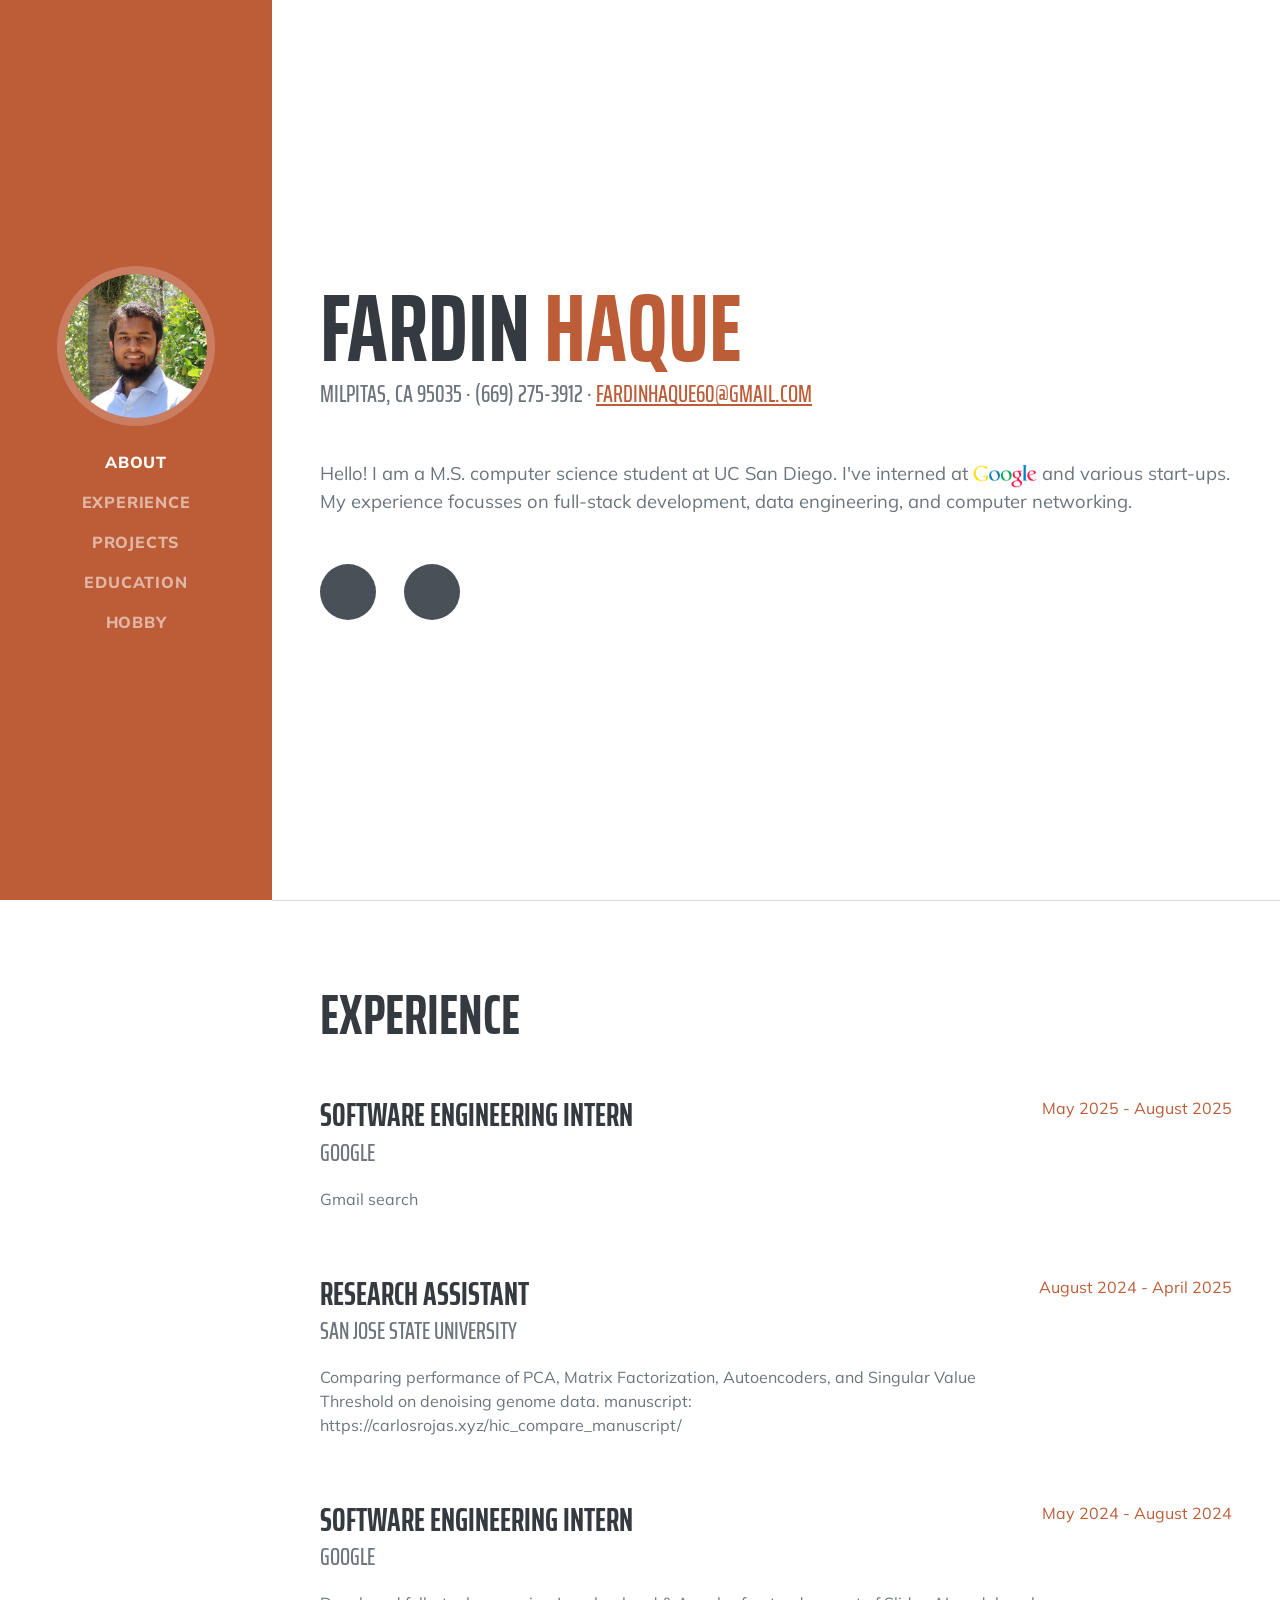
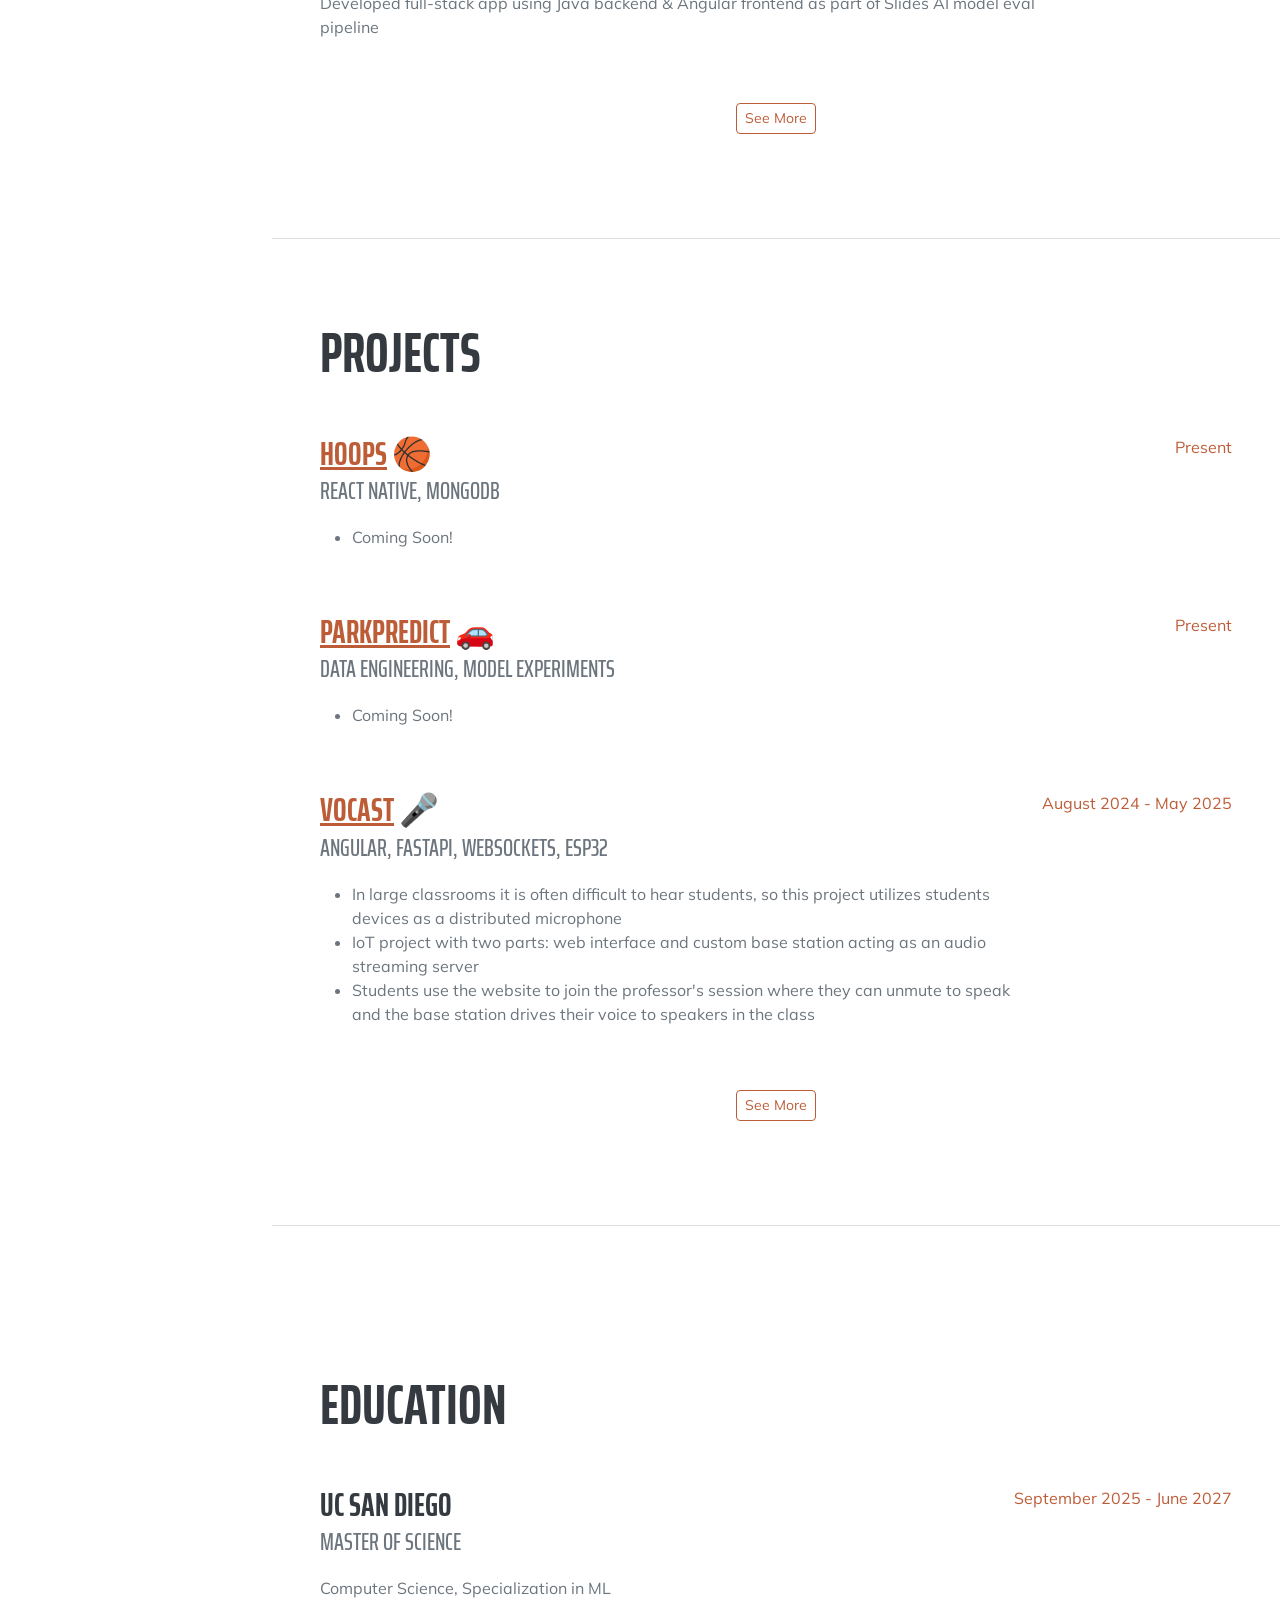
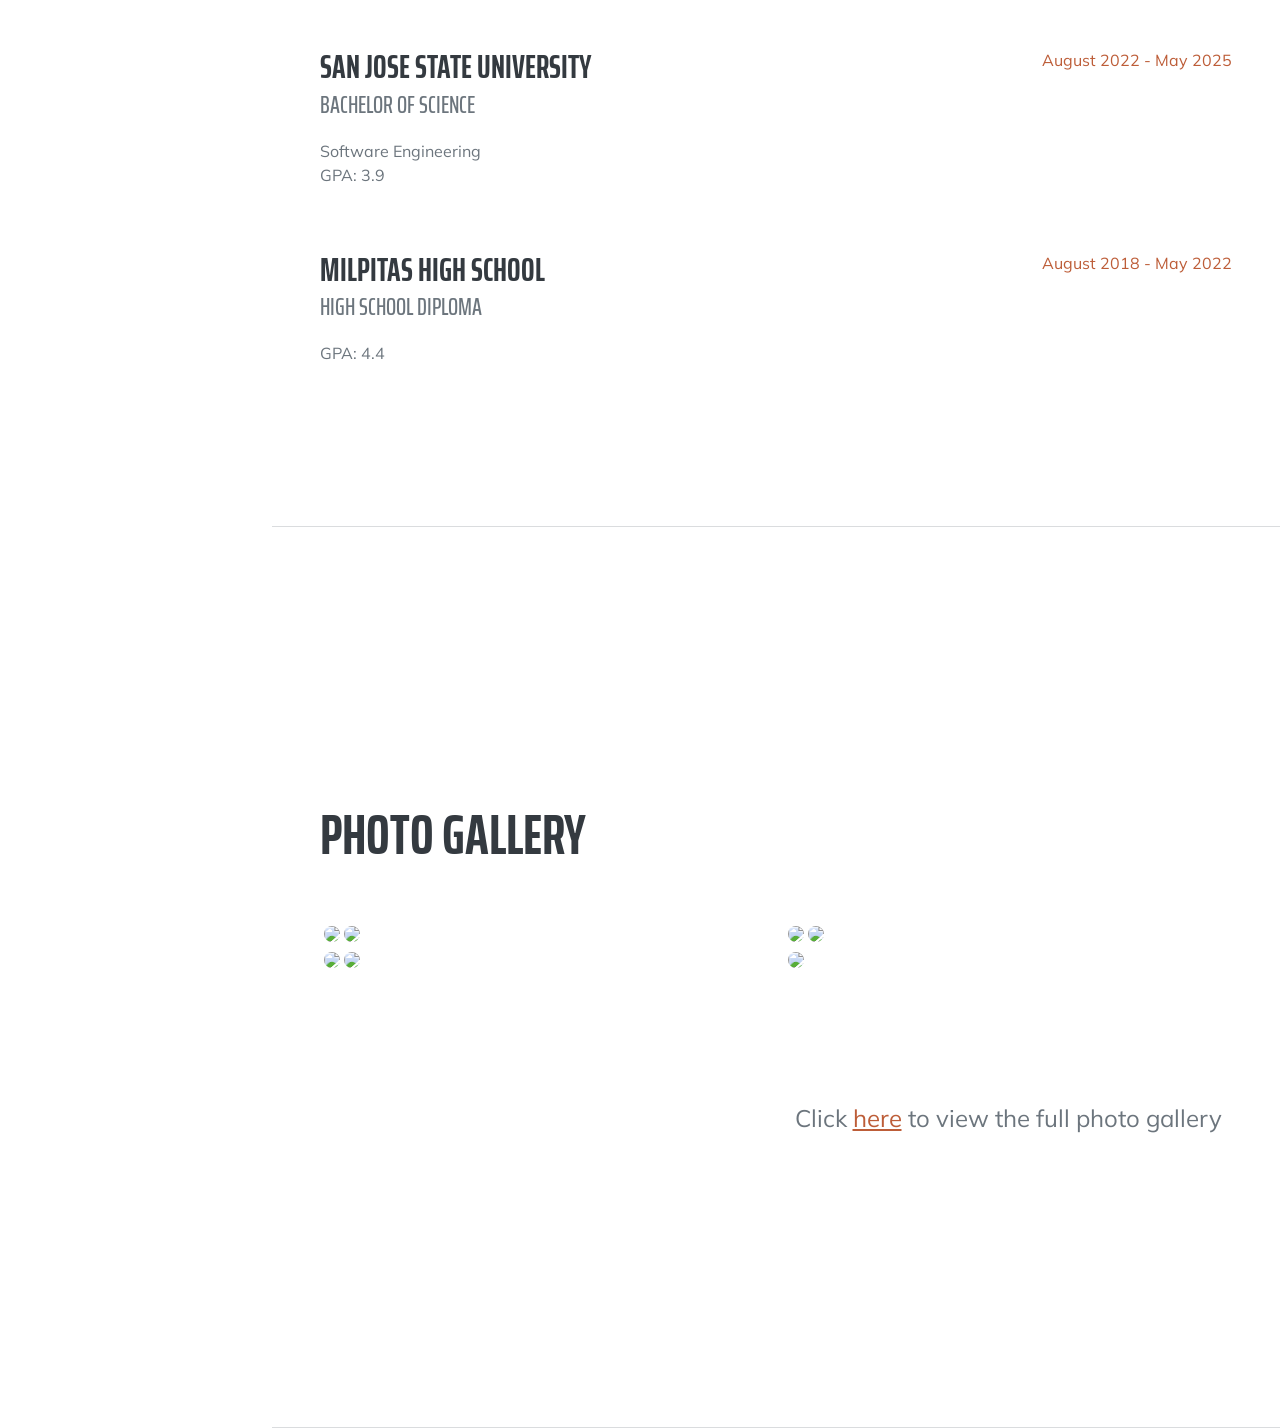
==== commit 3bff1f05: "addd script to add experience and projects" ====
--- a/index.html
+++ b/index.html
@@ -16,7 +16,7 @@
         <link href="css/styles.css" rel="stylesheet" />
     </head>
     <body id="page-top">
-        <!-- Navigation-->
+<!-- Navigation-->
         <nav class="navbar navbar-expand-lg navbar-dark bg-primary fixed-top" id="sideNav">
             <a class="navbar-brand js-scroll-trigger" href="#page-top">
                 <span class="d-block d-lg-none">Fardin Haque</span>
@@ -35,7 +35,7 @@
         </nav>
         <!-- Page Content-->
         <div class="container-fluid p-0">
-            <!-- About-->
+<!-- About-->
             <section class="resume-section" id="about">
                 <div class="resume-section-content">
                     <h1 class="mb-0">
@@ -57,62 +57,16 @@
                 </div>
             </section>
             <hr class="m-0" />
-            <!-- Experience-->
+<!-- Experience-->
             <section class="resume-section" id="experience">
                 <div class="resume-section-content">
                     <h2 class="mb-5">Experience</h2>
-                    <div class="d-flex flex-column flex-md-row justify-content-between mb-5">
-                        <div class="flex-grow-1">
-                            <h3 class="mb-0">Software Engineering Intern</h3>
-                            <div class="subheading mb-3">Google</div>
-                            <p> Gmail search </p>
-                        </div>
-                        <div class="flex-shrink-0"><span class="text-primary">May 2025 - August 2025</span></div>
+                    <!-- experiences are loaded from below script -->
+                    <div id="visibleExperiences">
                     </div>
-                    <div class="d-flex flex-column flex-md-row justify-content-between mb-5">
-                        <div class="flex-grow-1">
-                            <h3 class="mb-0">Research Assistant</h3>
-                            <div class="subheading mb-3">San Jose State University</div>
-                            <p> Comparing performance of PCA, Matrix Factorization, Autoencoders, and Singular Value Threshold on denoising genome data </p>
-                            <a href="https://carlosrojas.xyz/hic_compare_manuscript/" target="_blank"> manuscript </a>
-                        </div>
-                        <div class="flex-shrink-0"><span class="text-primary">August 2024 - April 2025</span></div>
+                    <div id="moreExperiences" style="display: none;">
                     </div>
-                    <div class="d-flex flex-column flex-md-row justify-content-between mb-5">
-                        <div class="flex-grow-1">
-                            <h3 class="mb-0">Software Engineering Intern</h3>
-                            <div class="subheading mb-3">Google</div>
-                            <p> Developed full-stack app using Java backend & Angular frontend as part of Slides AI model eval pipeline </p>
-                        </div>
-                        <div class="flex-shrink-0"><span class="text-primary">May 2024 - August 2024</span></div>
-                    </div>
-                    <!-- more experiences -->
-                    <div id="moreExperience" style="display: none;">
-                        <div class="d-flex flex-column flex-md-row justify-content-between mb-5">
-                            <div class="flex-grow-1">
-                                <h3 class="mb-0">Technology Intern</h3>
-                                <div class="subheading mb-3">Integem</div>
-                                <p> Trained image classification models on NVIDIA's Jetson Nano, constructed Raspberry Pi robots, and programmed in Python for AR game development </p>
-                            </div>
-                            <div class="flex-shrink-0"><span class="text-primary">May 2023 - August 2023</span></div>
-                        </div>
-                        <div class="d-flex flex-column flex-md-row justify-content-between mb-5">
-                            <div class="flex-grow-1">
-                                <h3 class="mb-0">Software Engineering Intern</h3>
-                                <div class="subheading mb-3">Utiltyx</div>
-                                <p> Implemented OpenCV and mathematical model detection pipeline to find electric poles in an image and calculate the angle they make with the ground with ~86% accuracy </p>
-                            </div>
-                            <div class="flex-shrink-0"><span class="text-primary">June 2022 - August 2022</span></div>
-                        </div>
-                        <div class="d-flex flex-column flex-md-row justify-content-between mb-5">
-                            <div class="flex-grow-1">
-                                <h3 class="mb-0">Data Analysis Intern</h3>
-                                <div class="subheading mb-3">NASA</div>
-                                <p> Conducted regression experiments using SciPy to predict the potential reduction in delays implementing a flight optimization program could offer </p>
-                            </div>
-                            <div class="flex-shrink-0"><span class="text-primary">June 2021 - August 2021</span></div>
-                        </div>
-                    </div>
+                    <script src="js/loadExperience.js"></script>
 
                     <!-- see more experience button -->
                     <div class="d-flex justify-content-center mb-4">
@@ -120,7 +74,7 @@
                     </div>
                     <script>
                     function toggleExperience() {
-                        const moreExp = document.getElementById('moreExperience');
+                        const moreExp = document.getElementById('moreExperiences');
                         const btn = document.getElementById('toggleExperienceBtn');
                         if (moreExp.style.display === 'none' || moreExp.style.display === '') {
                             moreExp.style.display = 'block';
@@ -133,146 +87,16 @@
                     </script>
             </section>
             <hr class="m-0" />
-            <!-- Projects --> 
+<!-- Projects --> 
             <section class="resume-section" id="projects">
                 <div class="resume-section-content">
                     <h2 class="mb-5">Projects</h2>
-                    <div class="d-flex flex-column flex-md-row justify-content-between mb-5">
-                        <div class="flex-grow-1">
-                            <h3 class="mb-0"> <a href="https://github.com/FardinHaque60/Hoops" target="_blank"> Hoops</a> 🏀</h3>
-                            <div class="subheading mb-3">React Native, MongoDB</div>
-                                <div> 
-                                    <ul> 
-                                        <li> Coming Soon! </li>
-                                    </ul>
-                                </div>
-                            <p></p>
-                        </div>
-                        <div class="flex-shrink-0"><span class="text-primary"></span></div>
+                    <!-- projects loaded with below script -->
+                    <div id="visibleProjects">
                     </div>
-                    <div class="d-flex flex-column flex-md-row justify-content-between mb-5">
-                        <div class="flex-grow-1">
-                            <h3 class="mb-0"> <a href="https://github.com/FardinHaque60/ParkPredict_Experiments" target="_blank"> ParkPredict</a> 🚗</h3>
-                            <div class="subheading mb-3">Data Engineering, Model Experiments</div>
-                                <div> 
-                                    <ul> 
-                                        <li> Coming Soon! </li>
-                                    </ul>
-                                </div>
-                            <p></p>
-                        </div>
-                        <div class="flex-shrink-0"><span class="text-primary"></span></div>
+                    <div id="moreProjects" style="display: none;">
                     </div>
-                    <div class="d-flex flex-column flex-md-row justify-content-between mb-5">
-                        <div class="flex-grow-1">
-                            <h3 class="mb-0"> <a href="https://github.com/cmpe195a-2024-25-group-9" target="_blank"> Vocast</a> 🎤 </h3>
-                            <div class="subheading mb-3"> Angular, FastAPI, WebSockets, ESP32 </div>
-                                <div> 
-                                    <ul> 
-                                        <li> In large classrooms it is often difficult to hear students, so this project utilizes students devices as a distributed microphone </li>
-                                        <li> IoT project with two parts: web interface and custom base station acting as an audio streaming server </li>
-                                        <li> Students use the website to join the professor's session where they can unmute to speak and the base station drives their voice to speakers in the class </li>
-                                    </ul>
-                                </div>
-                            <p></p>
-                        </div>
-                        <div class="flex-shrink-0"><span class="text-primary"></span></div>
-                    </div>
-                    <!-- more projects -->
-                    <div id="moreProjects" style="display: none;">
-                        <div class="d-flex flex-column flex-md-row justify-content-between mb-5">
-                            <div class="flex-grow-1">
-                                <h3 class="mb-0"> <a href="https://github.com/FardinHaque60/LikeHome" target="_blank"> LikeHome</a> 🛏️ </h3>
-                                <div class="subheading mb-3"> Angular, Django, SQLite3 </div>
-                                    <div> 
-                                        <ul> 
-                                            <li> <a href="https://hotels.com" target="_blank"> hotels.com</a> clone </li>
-                                            <li> Web app for booking hotels </li>
-                                            <li> Agentic chatbot capable of searching, adding hotels to users watchlist, and providing account information </li>
-                                        </ul>
-                                    </div>
-                                <p></p>
-                            </div>
-                            <div class="flex-shrink-0"><span class="text-primary"></span></div>
-                        </div>
-                        <div class="d-flex flex-column flex-md-row justify-content-between mb-5">
-                            <div class="flex-grow-1">
-                                <h3 class="mb-0"> <a href="https://github.com/FardinHaque60/Knits" target="_blank"> Knits</a> 🧶</h3>
-                                <div class="subheading mb-3">React Native, Springboot, mySQL</div>
-                                    <div> 
-                                        <ul> 
-                                            <li> Social media mobile app that offers users a neat way of organizing hangouts </li>
-                                            <li> Strategizing backend in Spring by representing users in a graph to provide recommendations efficiently </li>
-                                            <li> Provides map API for users to set-up rides and coordinate their location with a group </li>
-                                        </ul>
-                                    </div>
-                                <p></p>
-                            </div>
-                            <div class="flex-shrink-0"><span class="text-primary"></span></div>
-                        </div>
-                        <div class="d-flex flex-column flex-md-row justify-content-between mb-5">
-                            <div class="flex-grow-1">
-                                <h3 class="mb-0"> <a href="https://github.com/FardinHaque60/CareFULL" target="_blank"> CareFULL</a>⚕️</h3>
-                                <div class="subheading mb-3">React.js, Django, PostgreSQL</div>
-                                    <div> 
-                                        <ul> 
-                                            <li> Health-care application tailored to measuring trends using individuals bioinformation </li>
-                                            <li> Implementing backend using MVC and organizing queries to the database for accurate retrieval </li>
-                                            <li> Offers conversational chatbot using LLM that utilizes vectors to provide users insightful information regarding their
-                                                health statistics </li>
-                                        </ul>
-                                    </div>
-                                <p></p>
-                            </div>
-                            <div class="flex-shrink-0"><span class="text-primary"></span></div>
-                        </div>
-                        <div class="d-flex flex-column flex-md-row justify-content-between mb-5">
-                            <div class="flex-grow-1">
-                                <h3 class="mb-0"> <a href="https://github.com/FardinHaque60/Scribe" target="_blank"> Scribe </a> 🖋️</h3>
-                                <div class="subheading mb-3">Jinja, Flask, SQLAlchemy</div>
-                                    <div> 
-                                        <ul> 
-                                            <li> Notion clone using Flask framework </li>
-                                            <li> Managed a team of 2 others in organizing meetings, creating requirements, managing milestones, 
-                                                and creating a system for quality assurance when pushing changes to retain maintainability
-                                            </li>
-                                            <li> Utilized SQLAlchemy, Jinja Templates, Quill, and other libraries for frontend and backend  </li>
-                                        </ul>
-                                    </div>
-                                <p></p>
-                            </div>
-                            <div class="flex-shrink-0"><span class="text-primary"></span></div>
-                        </div>
-                        <div class="d-flex flex-column flex-md-row justify-content-between mb-5">
-                            <div class="flex-grow-1">
-                                <h3 class="mb-0"> <a href="https://github.com/FardinHaque60/Bug-Base" target="_blank"> Bug Base</a> 🐞</h3>
-                                <div class="subheading mb-3">FXML, JavaFX, SQLite </div>
-                                    <div> 
-                                        <ul> 
-                                            <li> Desktop based application to aid users organize bugs and enhancements in a single dashboard </li>
-                                            <li> Lead a team of 2 others to create a JavaFX project, identify classes, and develop UML diagrams, use cases, functional spec, and other client facing resources </li>
-                                            <li> Anchored backend and database development with SQLite implementation on users local machine </li>
-                                        </ul>
-                                    </div>
-                                <p></p>
-                            </div>
-                            <div class="flex-shrink-0"><span class="text-primary"></span></div>
-                        </div>
-                        <div class="d-flex flex-column flex-md-row justify-content-between mb-5">
-                            <div class="flex-grow-1">
-                                <h3 class="mb-0">23-Tree 🌳</h3>
-                                <div class="subheading mb-3">Java</div>
-                                    <div> 
-                                        <ul> 
-                                            <li> Self balancing tree program that can insert values and store them in a full binary tree </li>
-                                            <li> Optimized program to work on hundreds of thousands of values, providing runtimes &lt;500ms for insert, size, get, and find functions all running in, worst case, logarithmic time or less </li>
-                                        </ul>
-                                    </div>
-                                <p></p>
-                            </div>
-                            <div class="flex-shrink-0"><span class="text-primary"></span></div>
-                        </div>
-                    </div>
+                    <script src="js/loadProjects.js"></script>
 
                      <!-- See More Toggle Button -->
                     <div class="d-flex justify-content-center mb-4">
@@ -294,7 +118,7 @@
                 </div>
             </section>
             <hr class="m-0" />
-            <!-- Education-->
+<!-- Education-->
             <section class="resume-section" id="education">
                 <div class="resume-section-content">
                     <h2 class="mb-5">Education</h2>
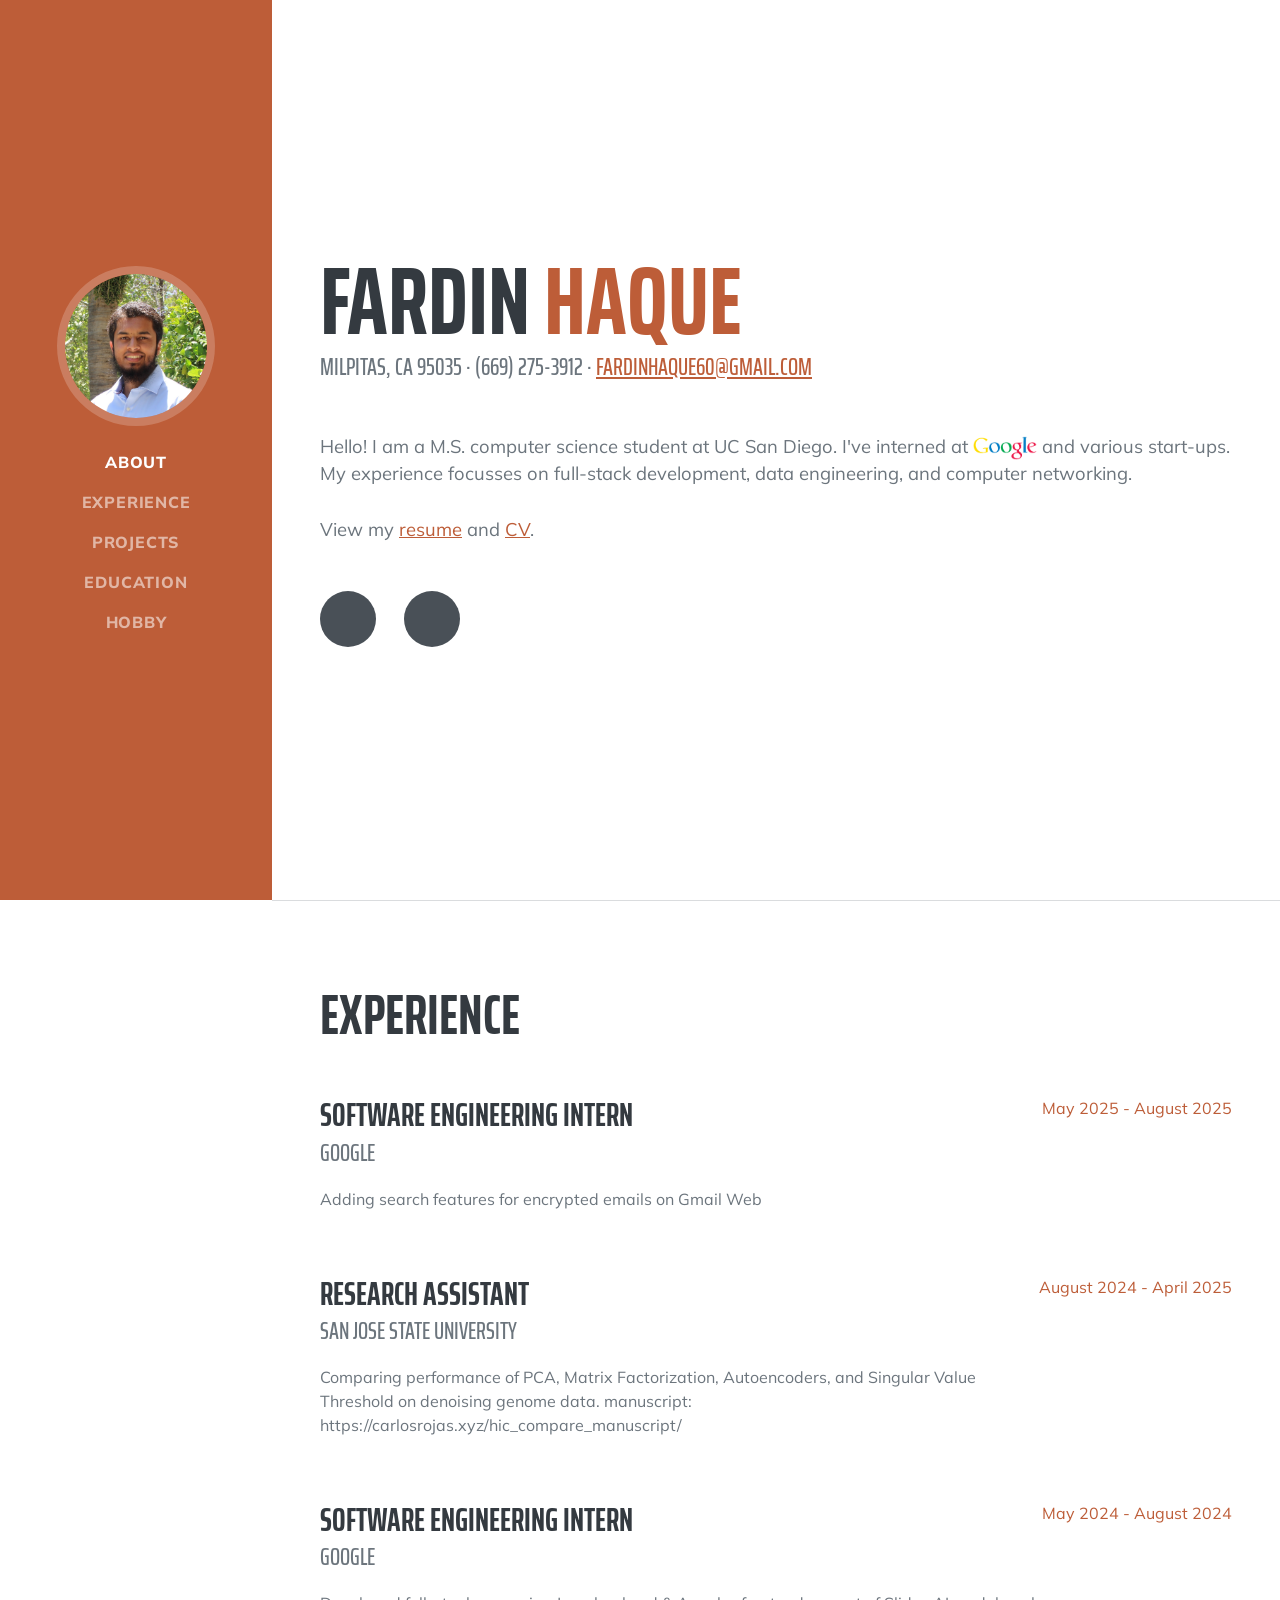
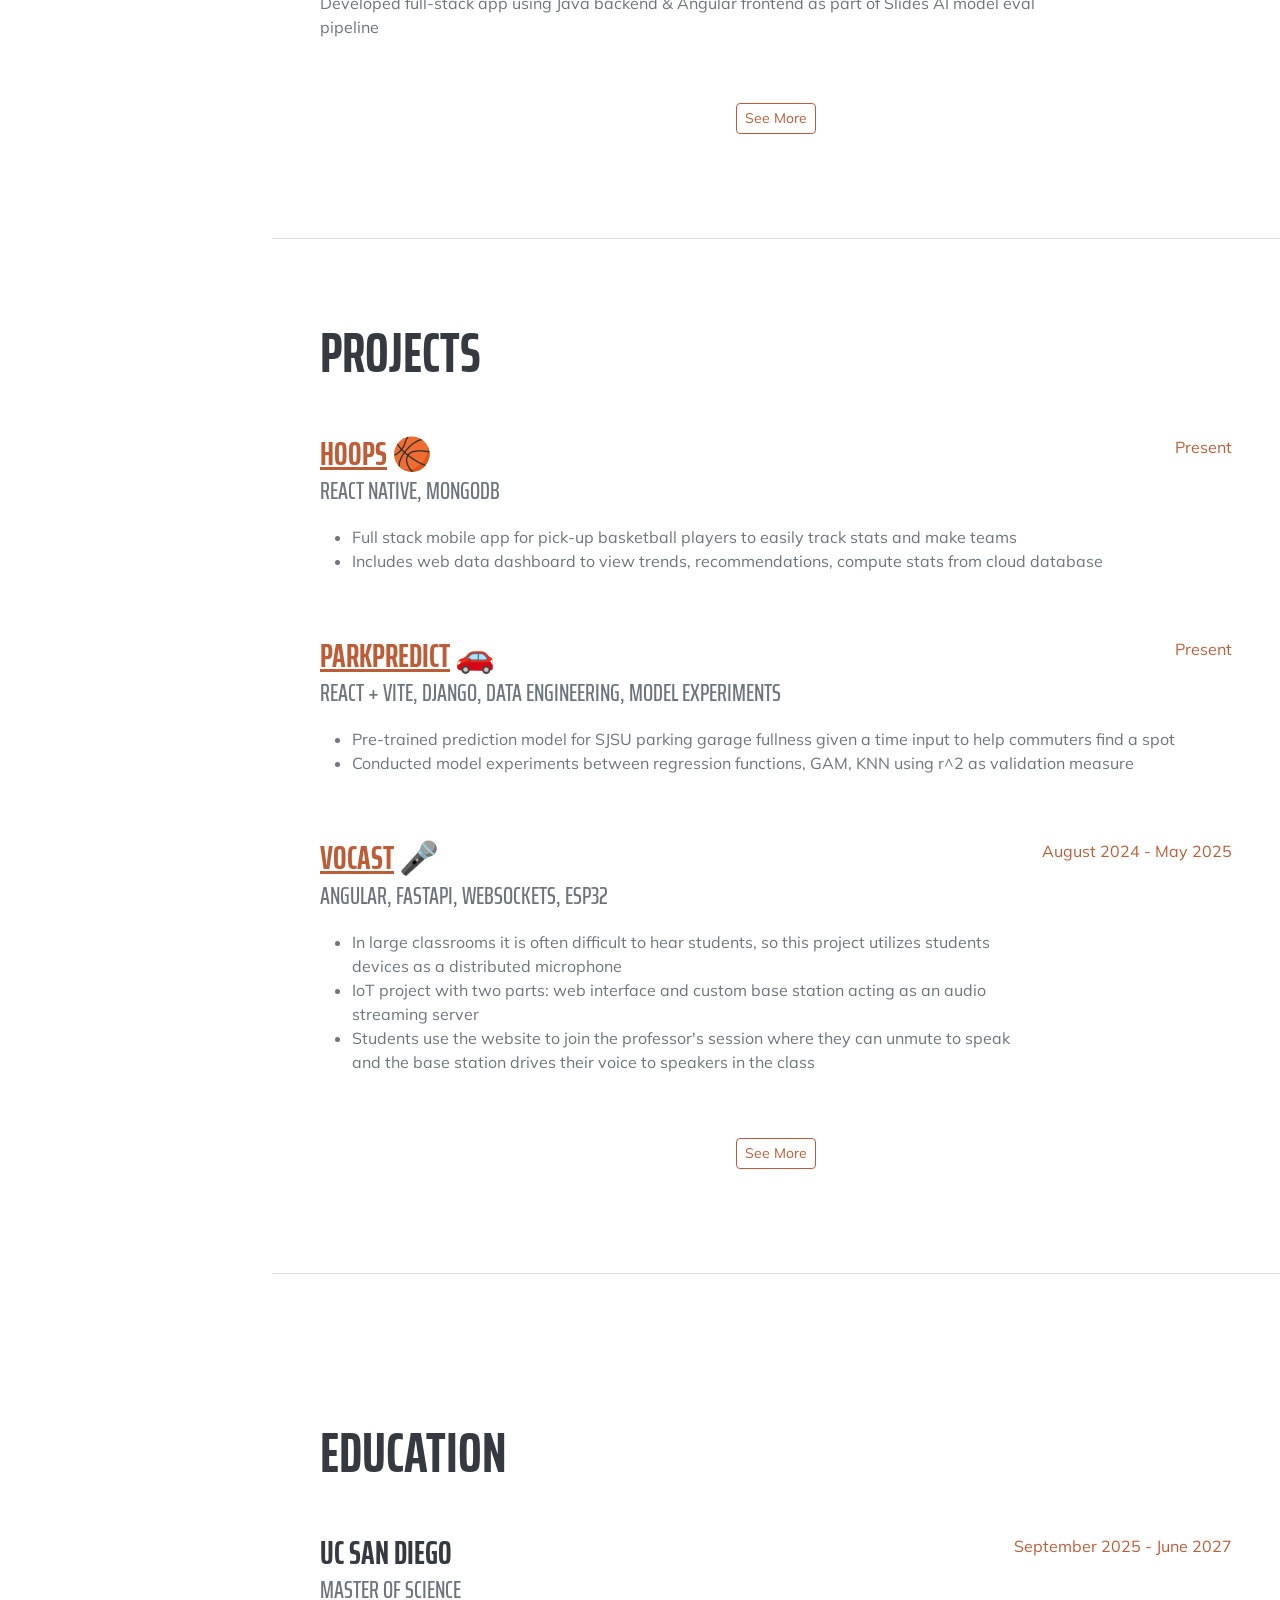
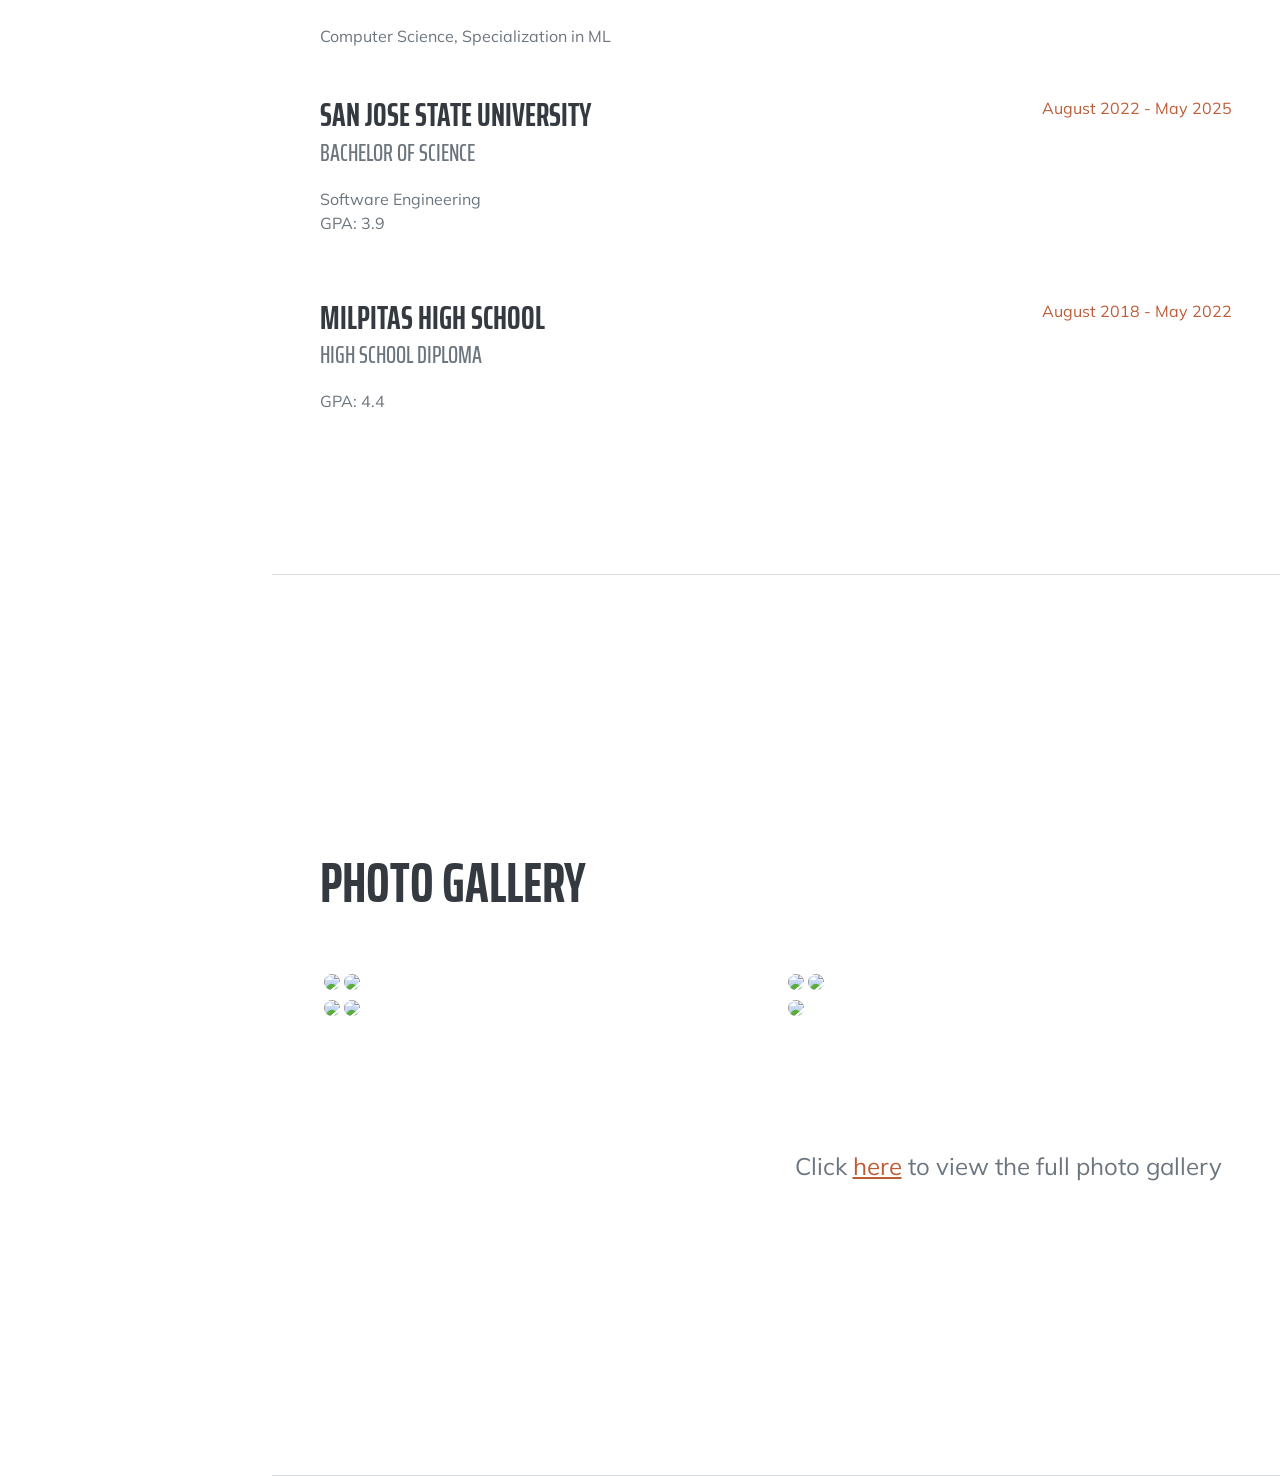
==== commit d29be0df: "update site for resume, projects, internship" ====
--- a/index.html
+++ b/index.html
@@ -49,6 +49,9 @@
                     <p class="lead mb-5">Hello! I am a M.S. computer science student at UC San Diego. I've interned at
                         <span class="gif-container"> <img src="assets/google_text.gif"> </span>
                         and various start-ups. My experience focusses on full-stack development, data engineering, and computer networking.
+                        <br></br>
+                        View my <a href="https://docs.google.com/document/d/1EA2CPSRLBolV4EJClc-S-cRdwkgRys8AE7byPHp8oTI/edit?usp=sharing" target="_blank">resume</a>
+                        and <a href="https://docs.google.com/document/d/1vF3ouJJt550bS55E9NX0GzB_efYh4Oux7kNzWbK3oCY/edit?usp=sharing" target="_blank">CV</a>.
                     </p>
                     <div class="social-icons">
                         <a class="social-icon" href="https://www.linkedin.com/in/fardinhaque/" target="_blank"><i class="fab fa-linkedin-in"></i></a>
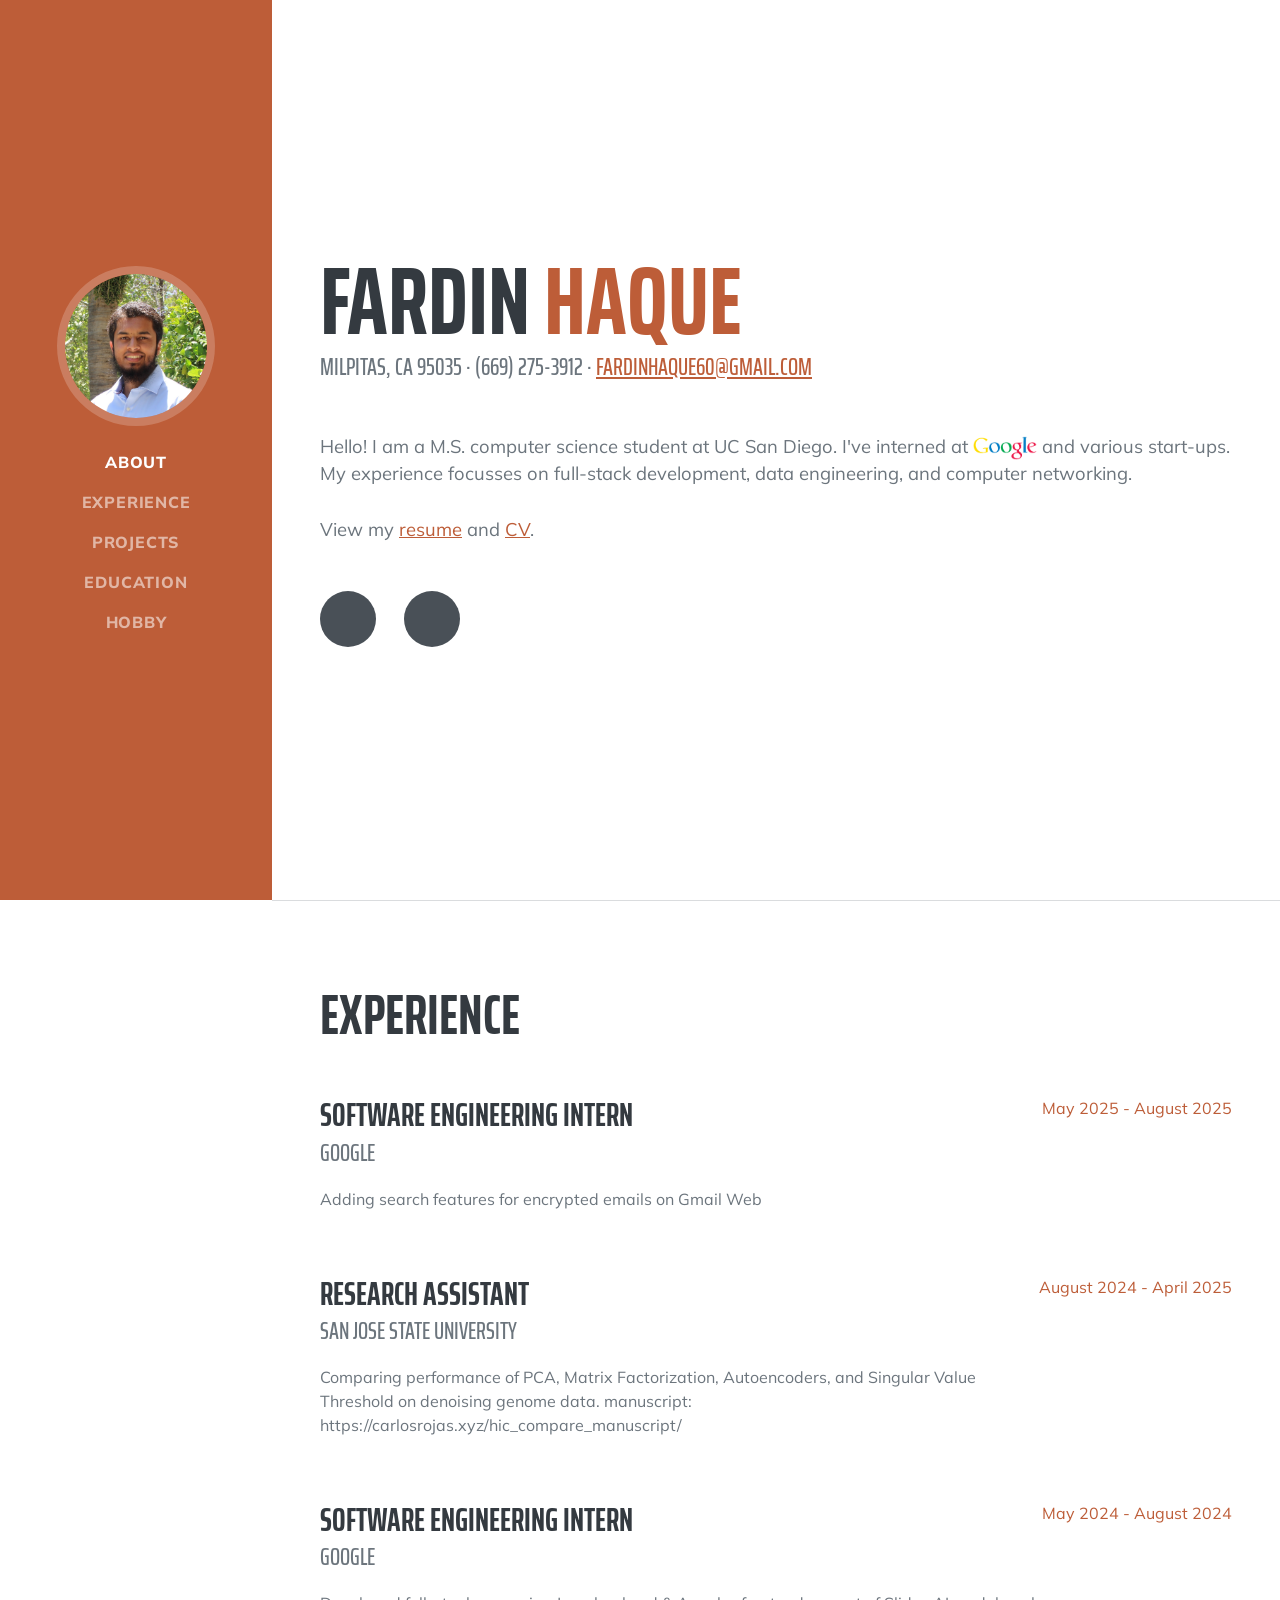
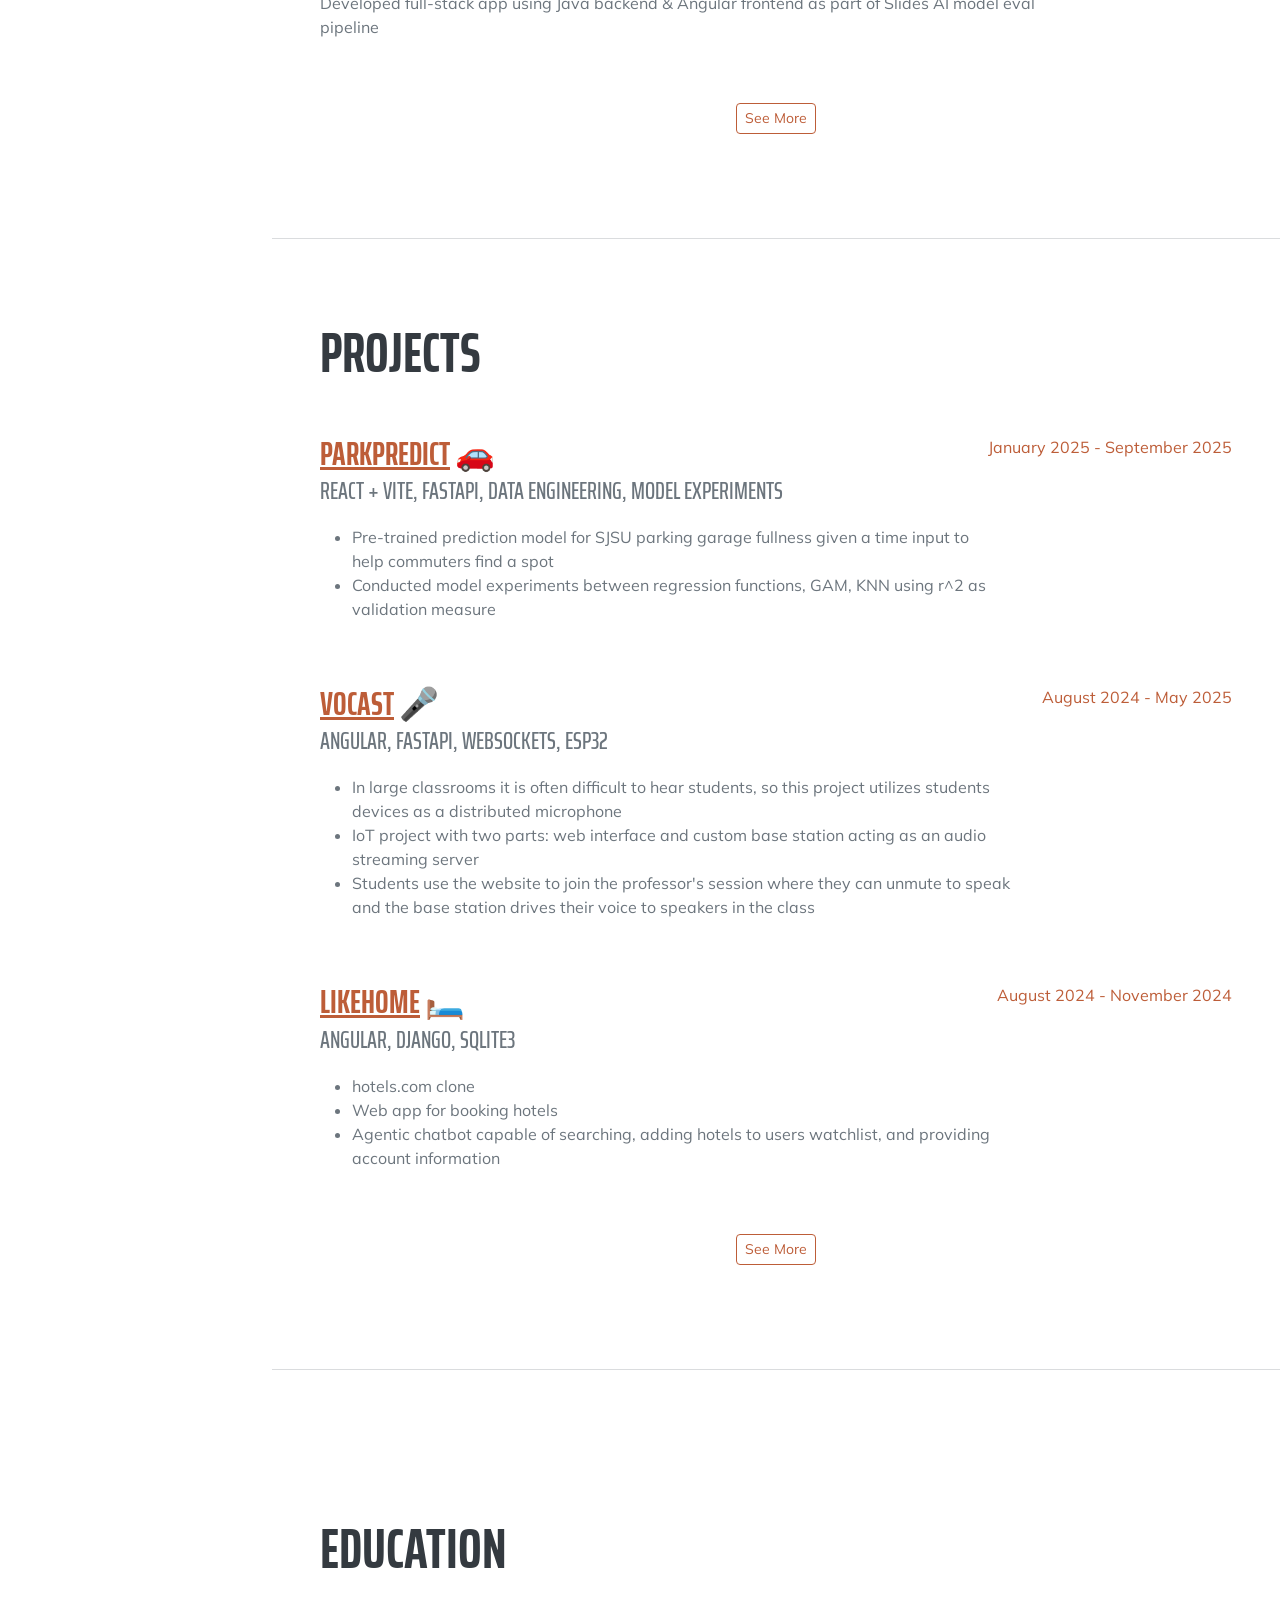
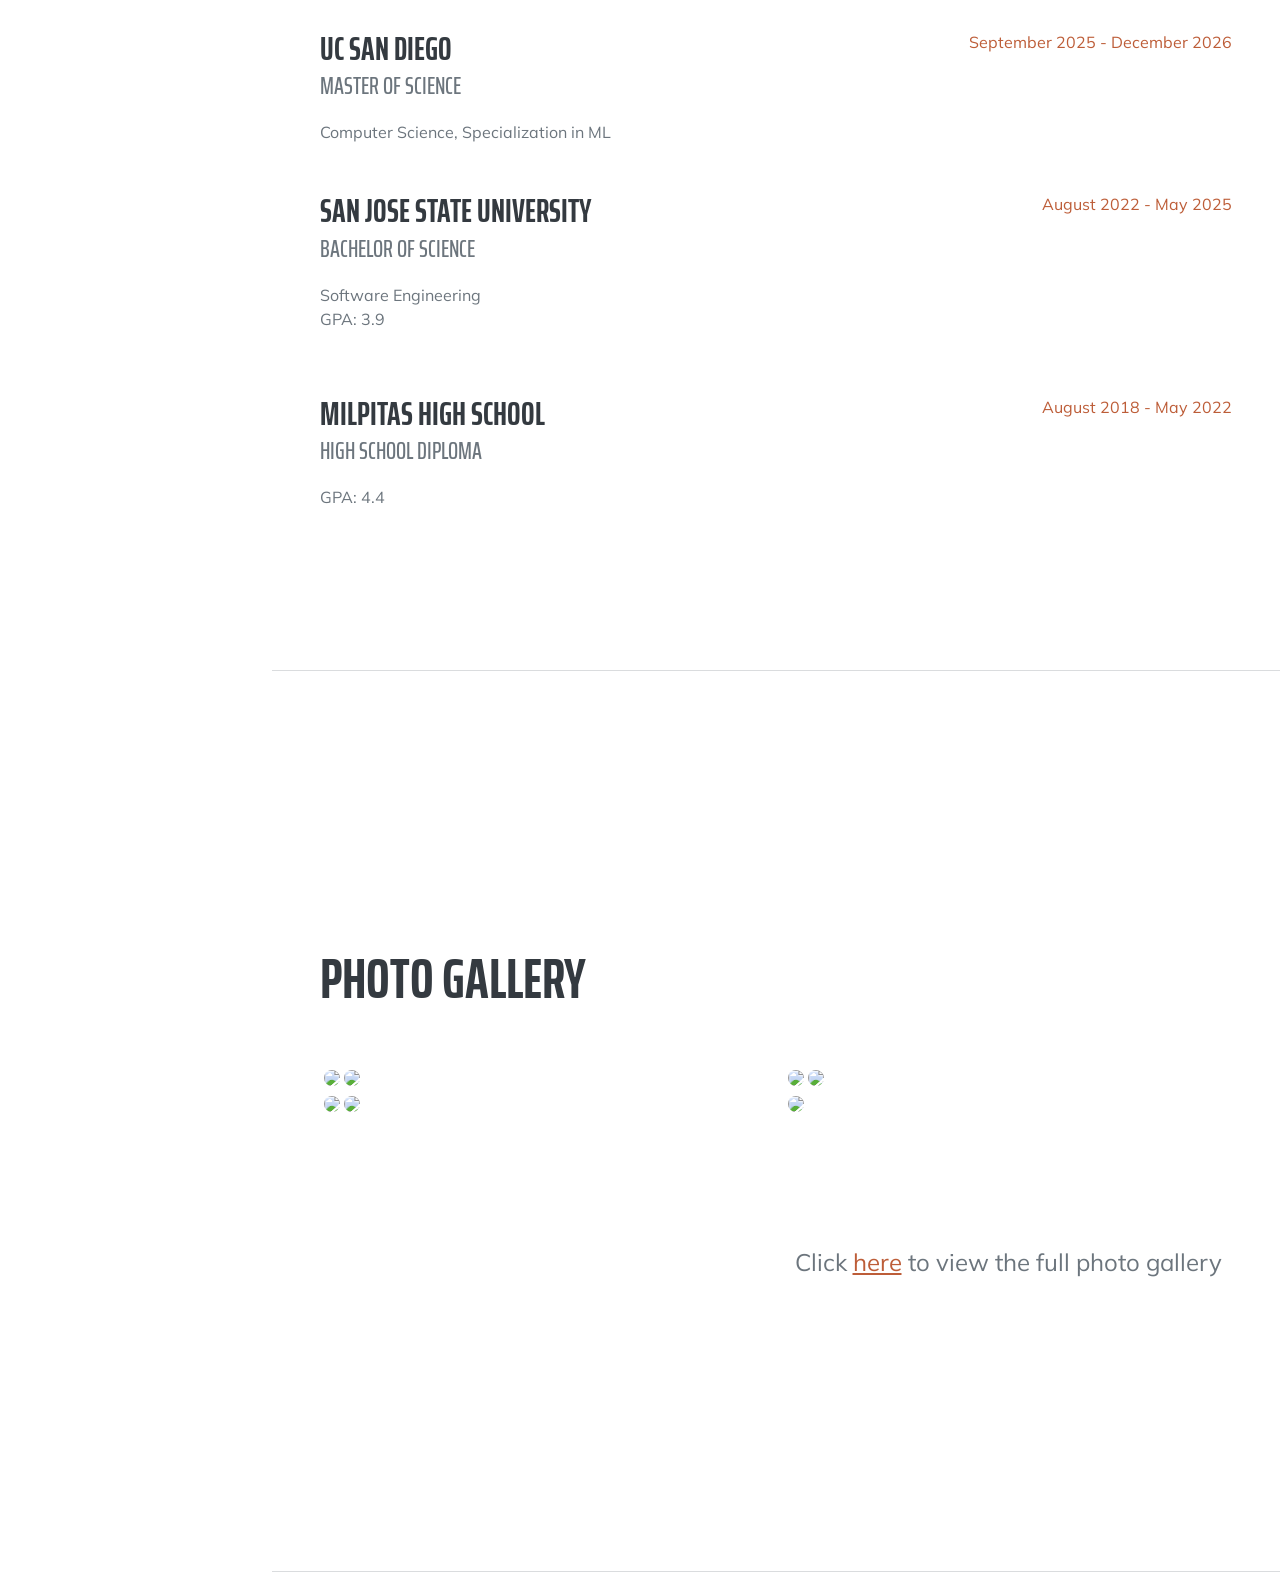
==== commit 8f83ae9f: "update ms end date" ====
--- a/index.html
+++ b/index.html
@@ -132,7 +132,7 @@
                             <div>Computer Science, Specialization in ML</div>
                             <!-- <p>GPA: X.XX</p> -->
                         </div>
-                        <div class="flex-shrink-0"><span class="text-primary">September 2025 - June 2027</span></div>
+                        <div class="flex-shrink-0"><span class="text-primary">September 2025 - December 2026</span></div>
                     </div>
                     <div class="d-flex flex-column flex-md-row justify-content-between mb-5">
                         <div class="flex-grow-1">
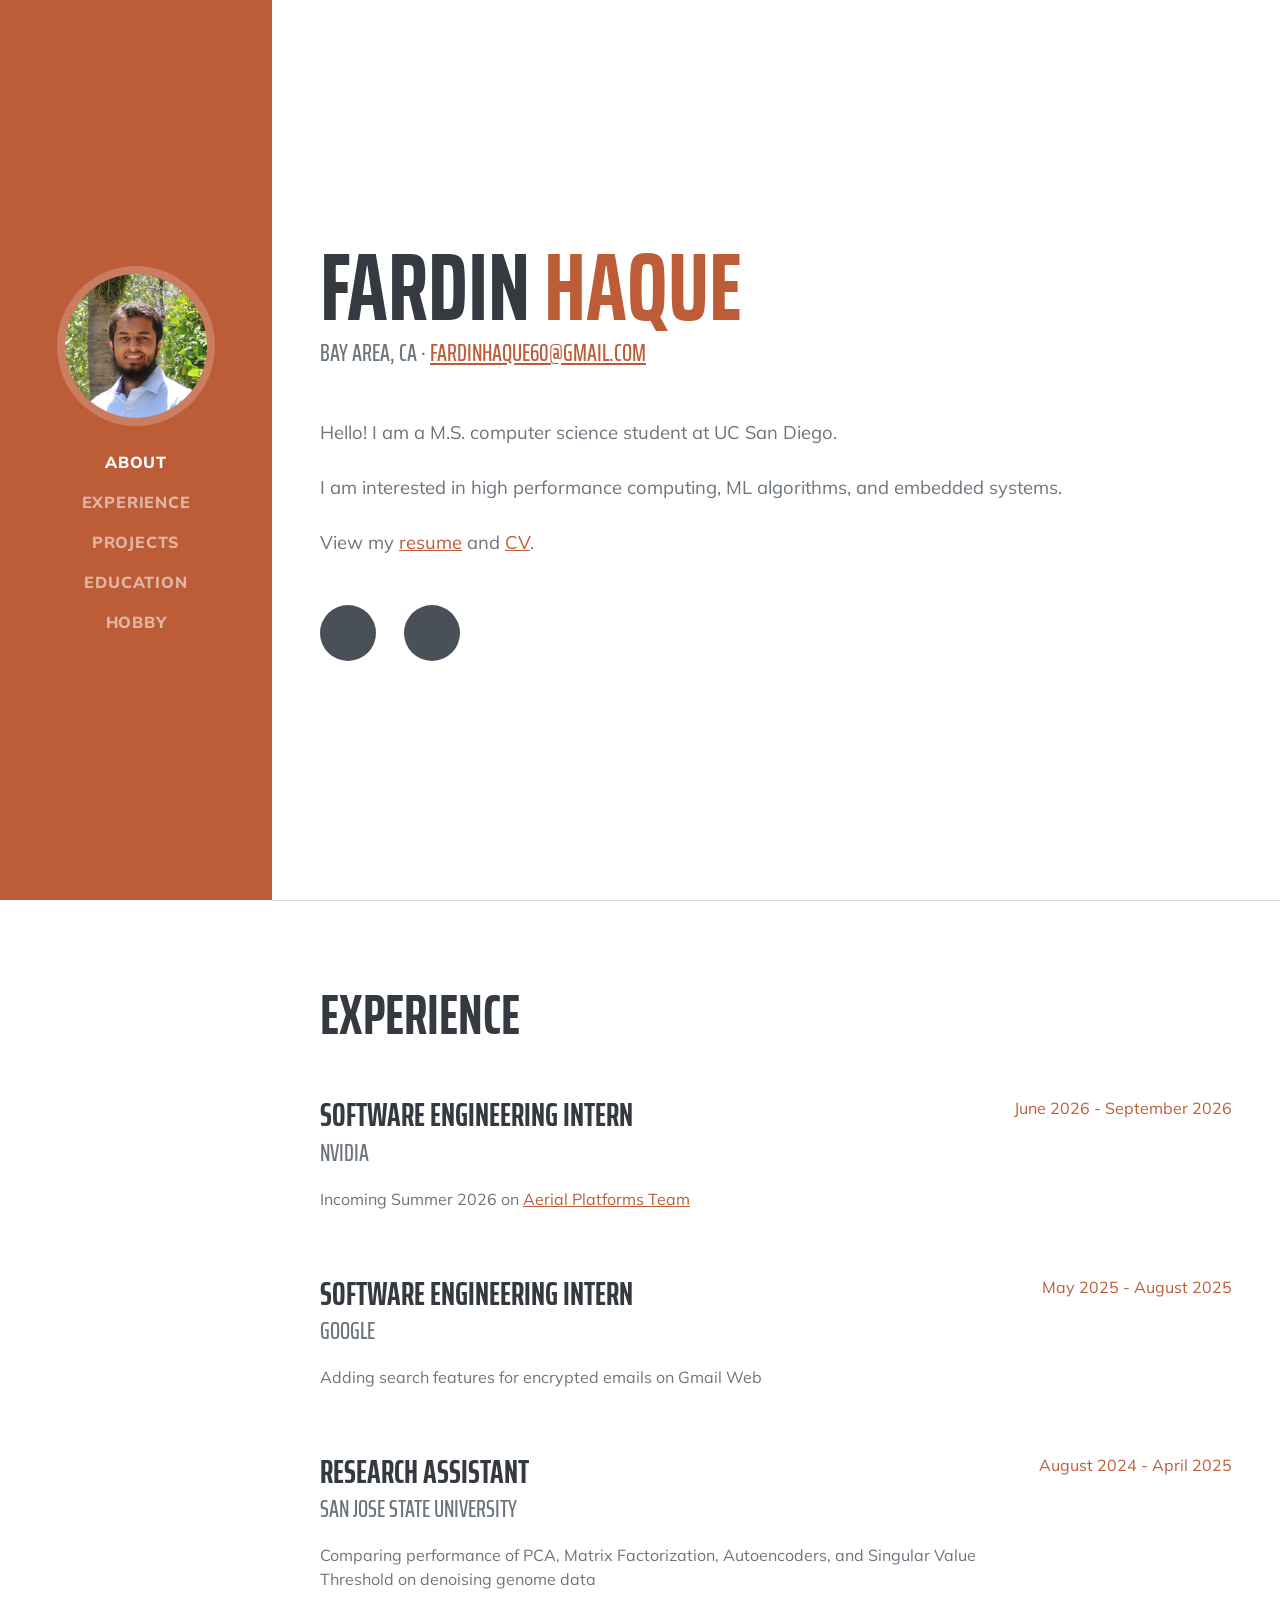
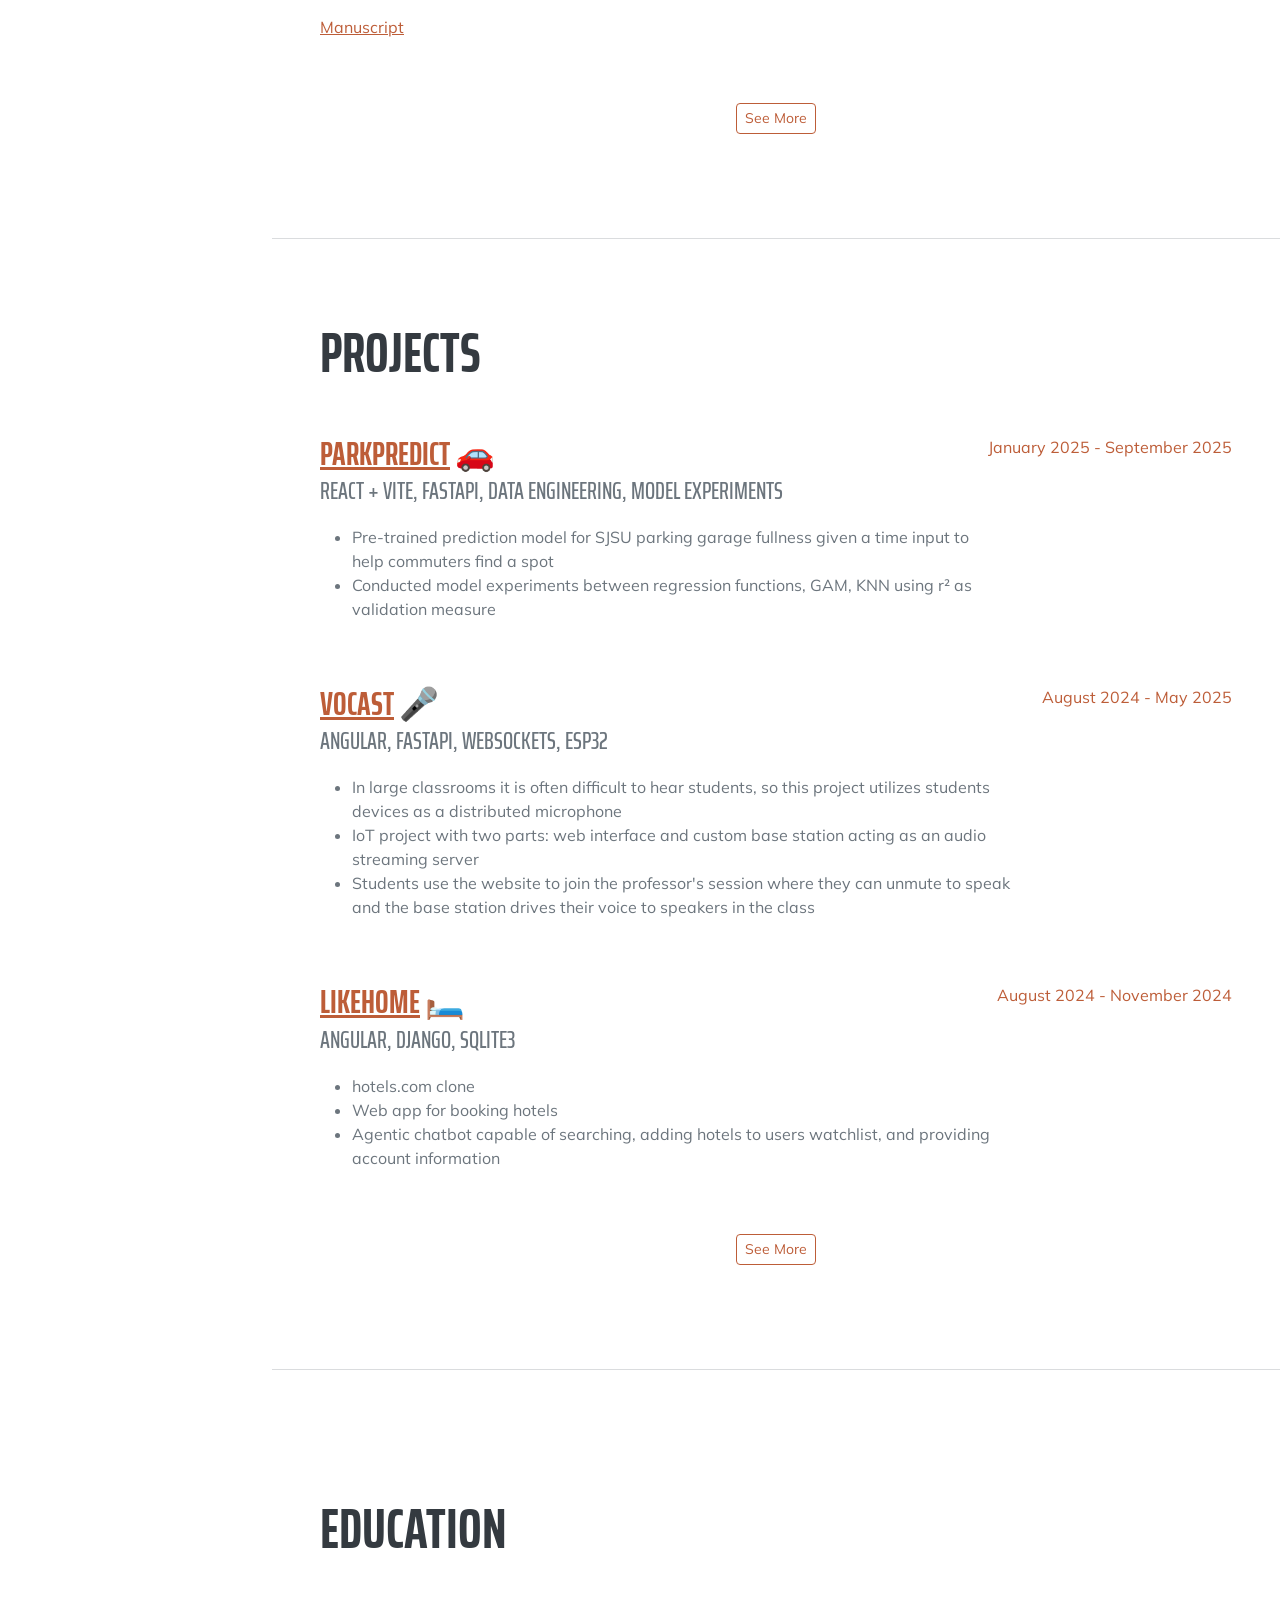
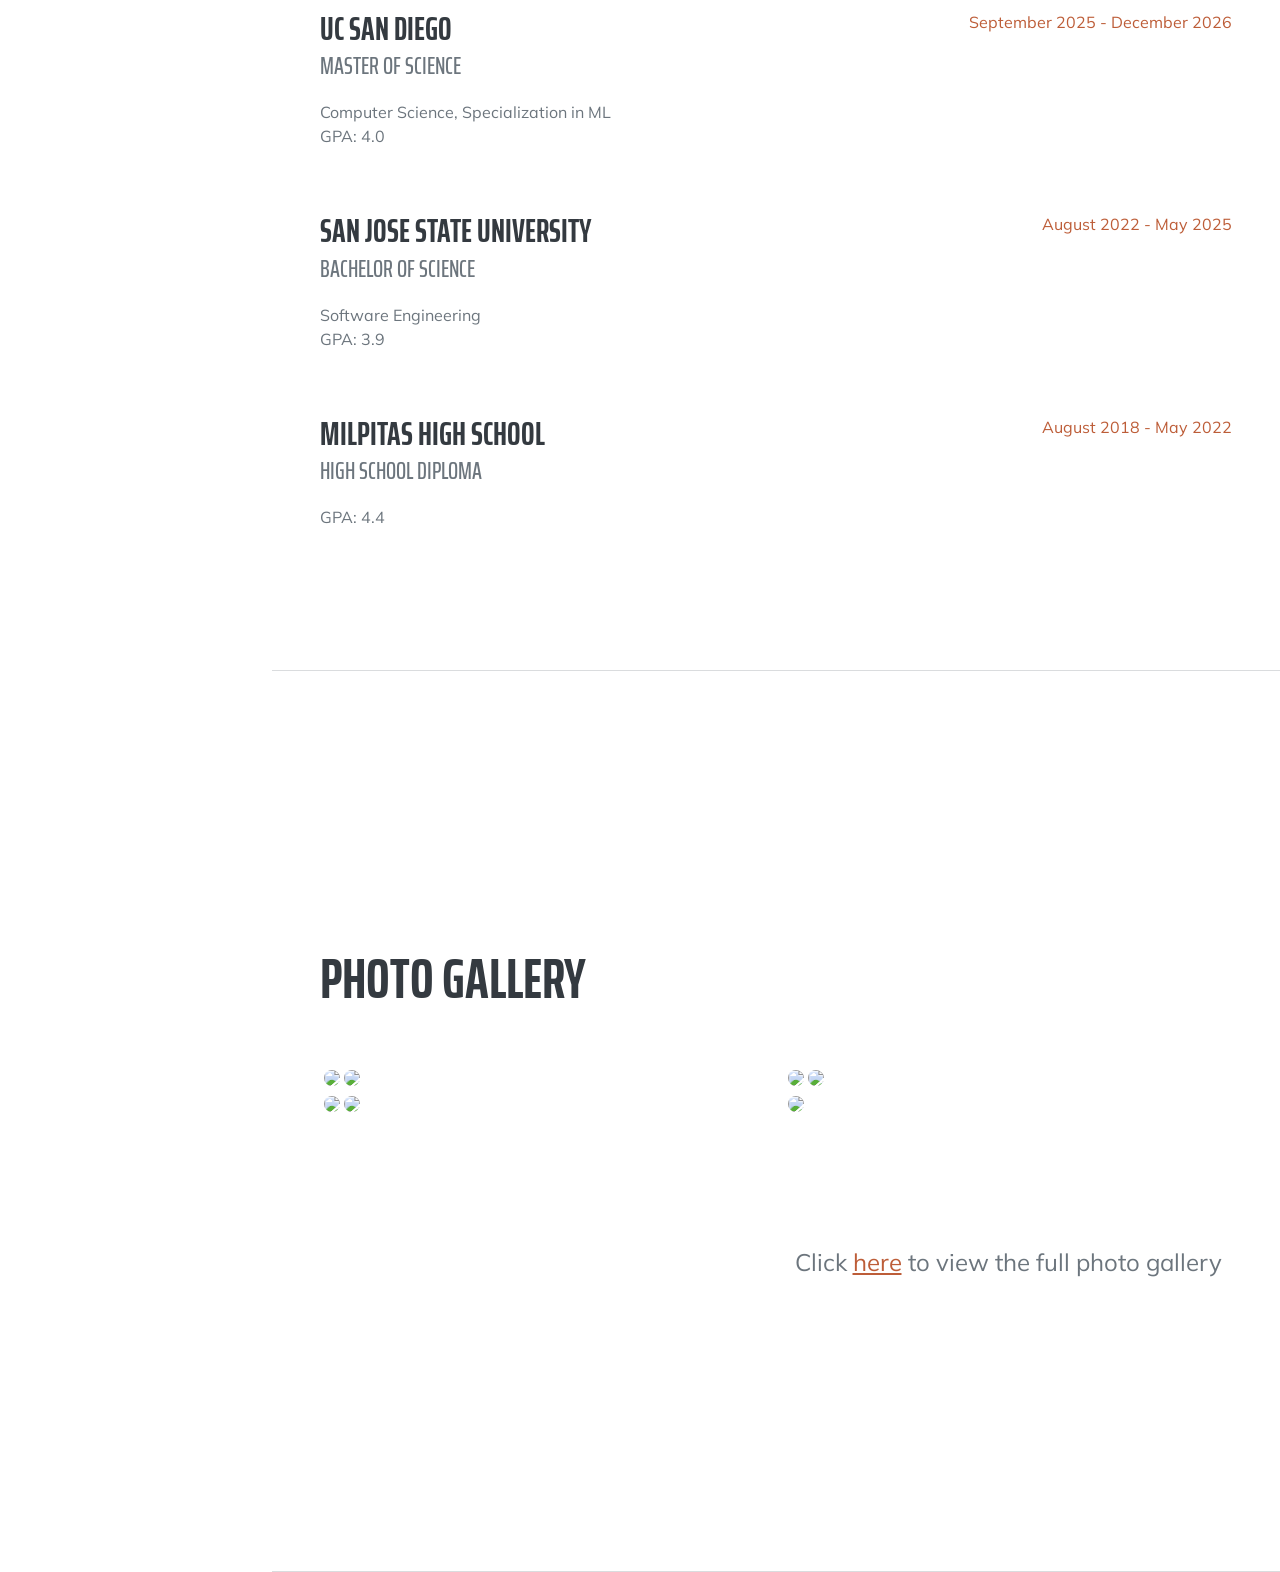
==== commit 3867fe71: "updates" ====
--- a/index.html
+++ b/index.html
@@ -43,12 +43,12 @@
                         <span class="text-primary">Haque</span>
                     </h1>
                     <div class="subheading mb-5">
-                        Milpitas, CA 95035 · (669) 275-3912 ·
+                        Bay Area, CA ·
                         <a href="mailto:fardinhaque60@gmail.com">fardinhaque60@gmail.com</a>
                     </div>
-                    <p class="lead mb-5">Hello! I am a M.S. computer science student at UC San Diego. I've interned at
-                        <span class="gif-container"> <img src="assets/google_text.gif"> </span>
-                        and various start-ups. My experience focusses on full-stack development, data engineering, and computer networking.
+                    <p class="lead mb-5">Hello! I am a M.S. computer science student at UC San Diego. 
+                        <br></br>
+                        I am interested in high performance computing, ML algorithms, and embedded systems.
                         <br></br>
                         View my <a href="https://docs.google.com/document/d/1EA2CPSRLBolV4EJClc-S-cRdwkgRys8AE7byPHp8oTI/edit?usp=sharing" target="_blank">resume</a>
                         and <a href="https://docs.google.com/document/d/1vF3ouJJt550bS55E9NX0GzB_efYh4Oux7kNzWbK3oCY/edit?usp=sharing" target="_blank">CV</a>.
@@ -130,7 +130,7 @@
                             <h3 class="mb-0">UC San Diego</h3>
                             <div class="subheading mb-3">Master of Science</div>
                             <div>Computer Science, Specialization in ML</div>
-                            <!-- <p>GPA: X.XX</p> -->
+                            <p>GPA: 4.0</p>
                         </div>
                         <div class="flex-shrink-0"><span class="text-primary">September 2025 - December 2026</span></div>
                     </div>
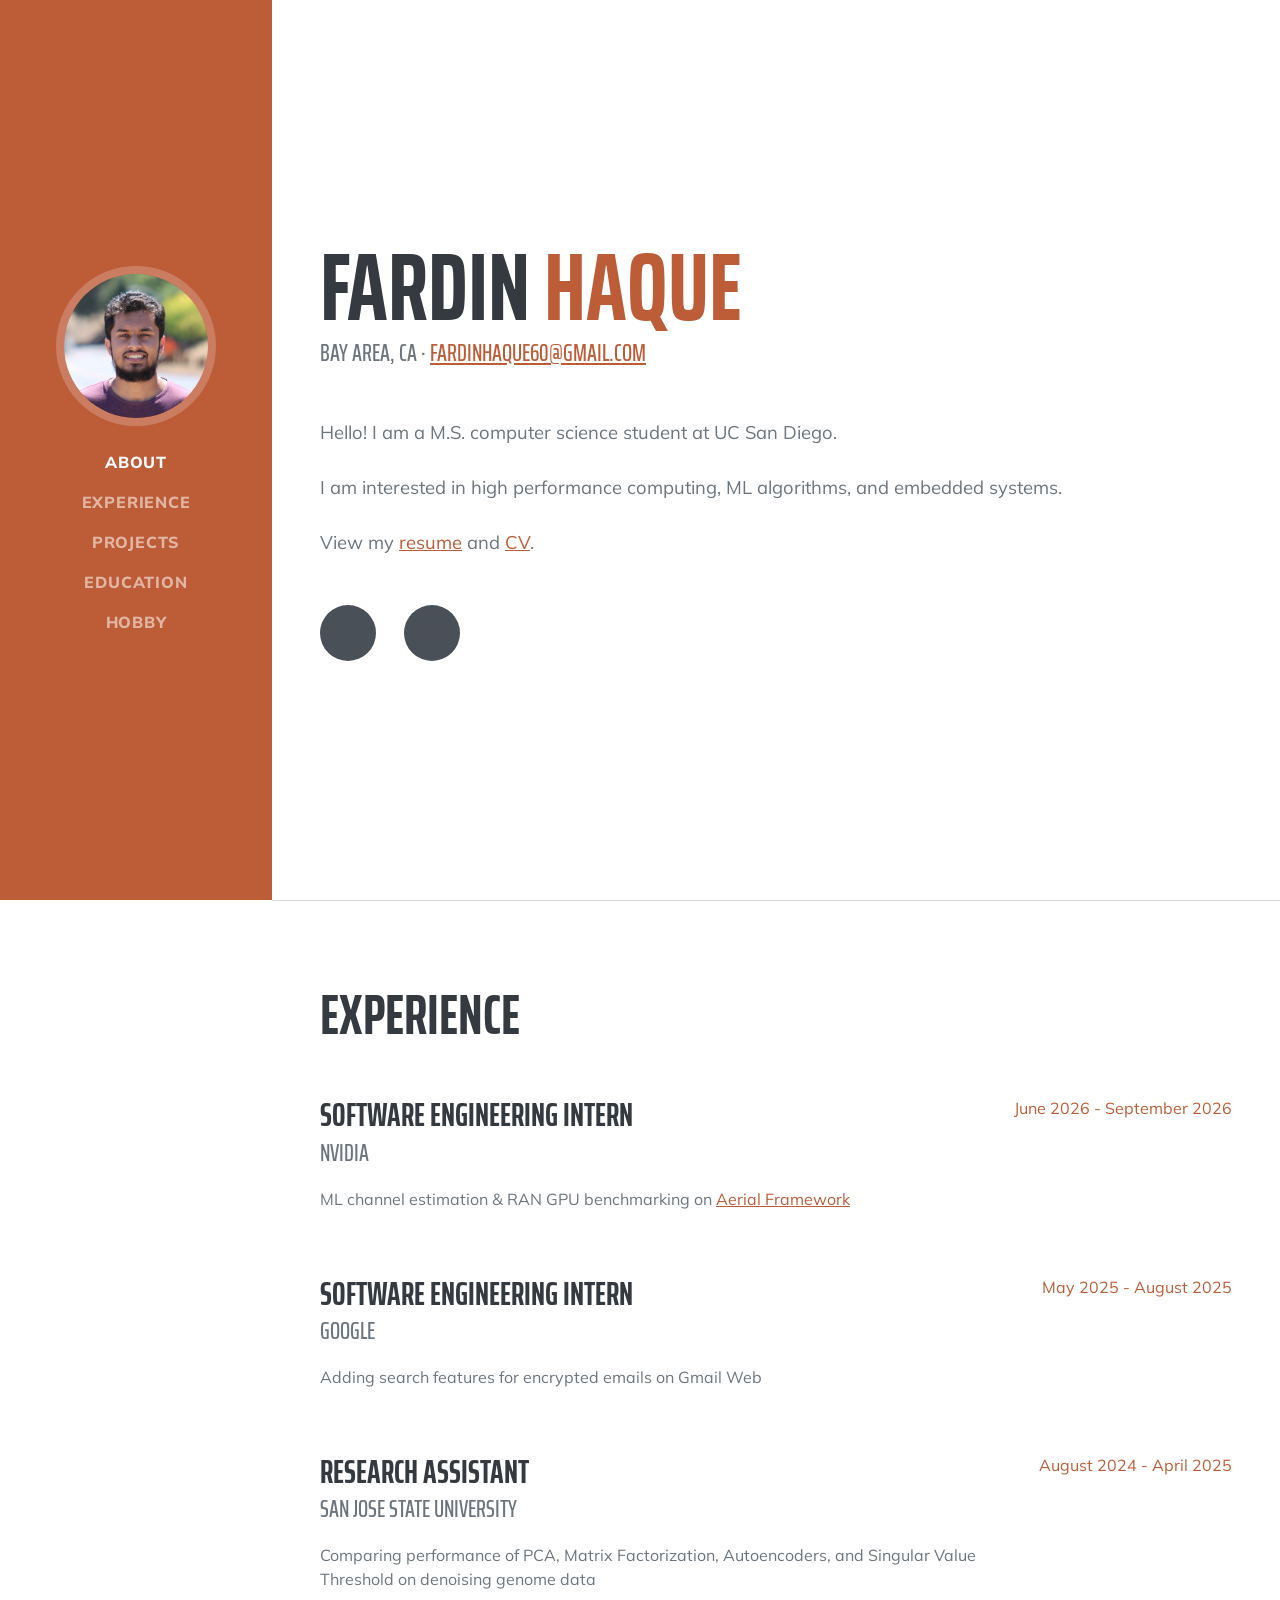
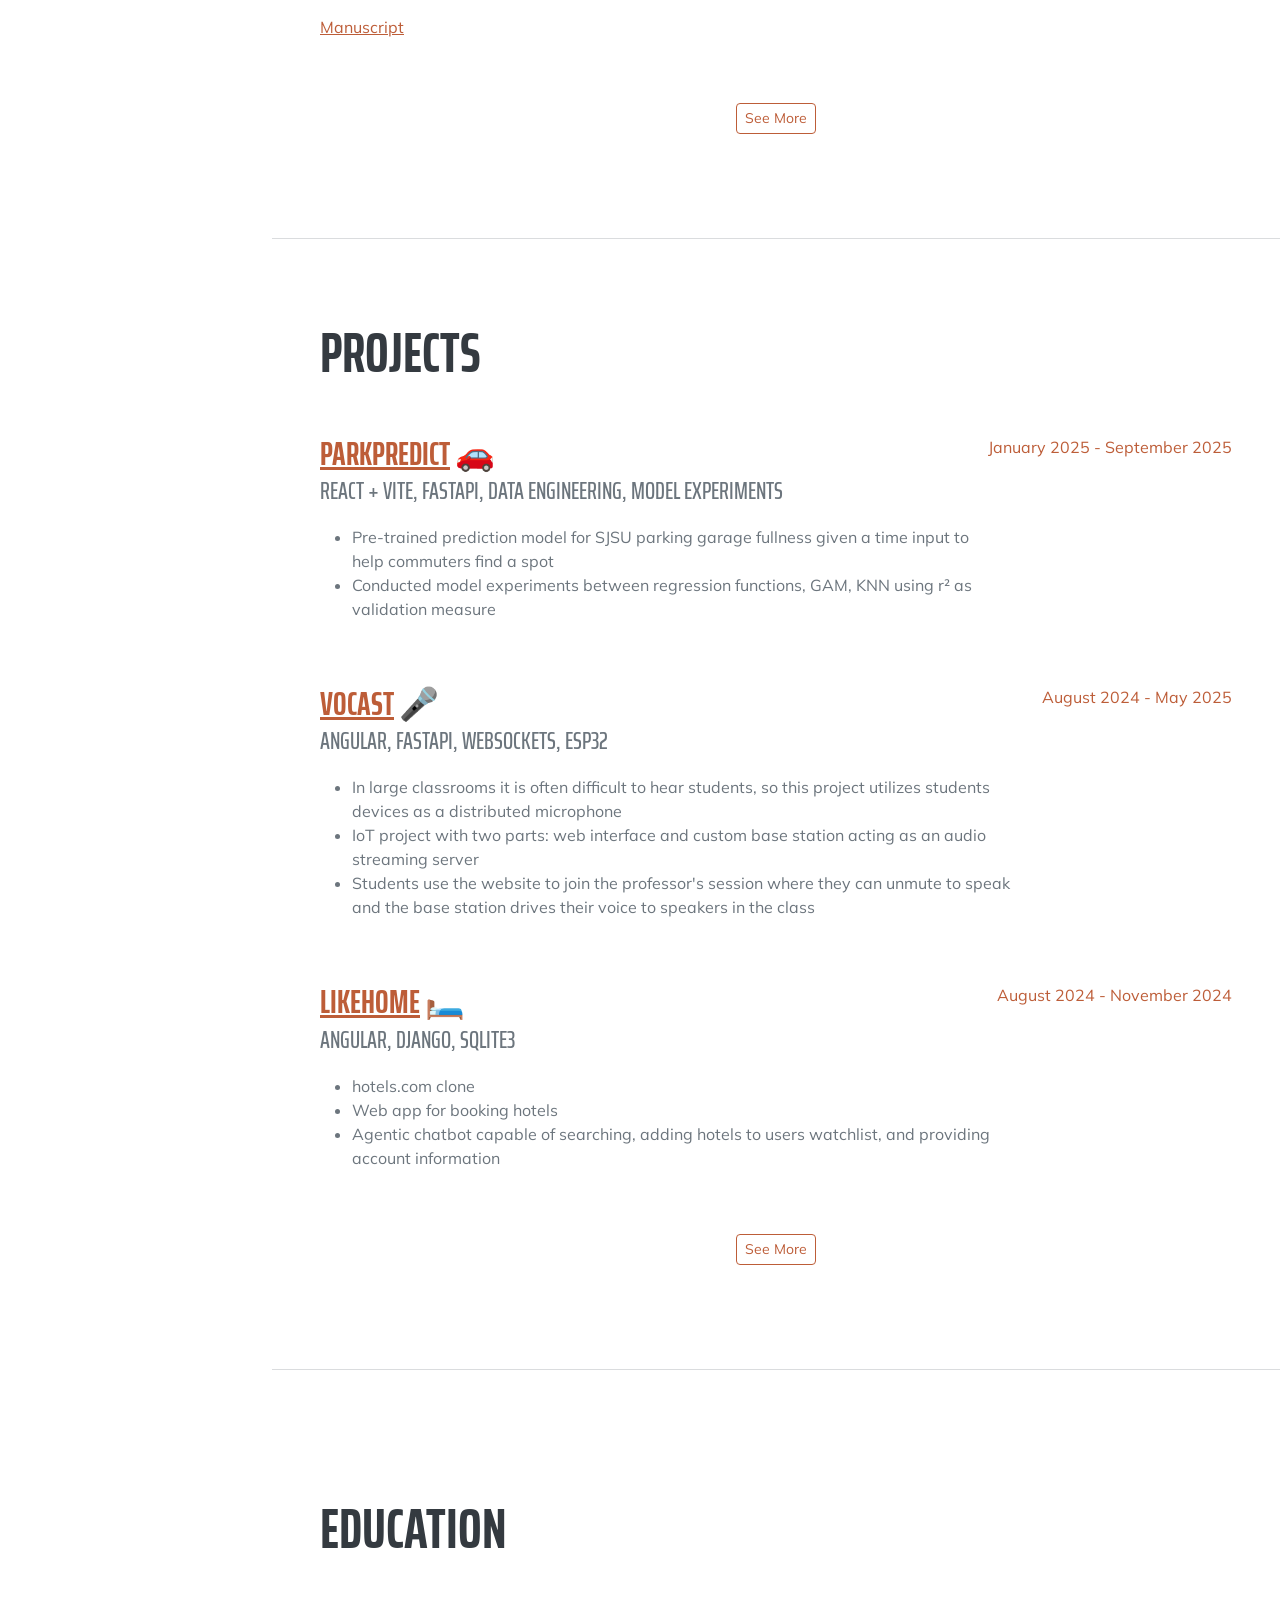
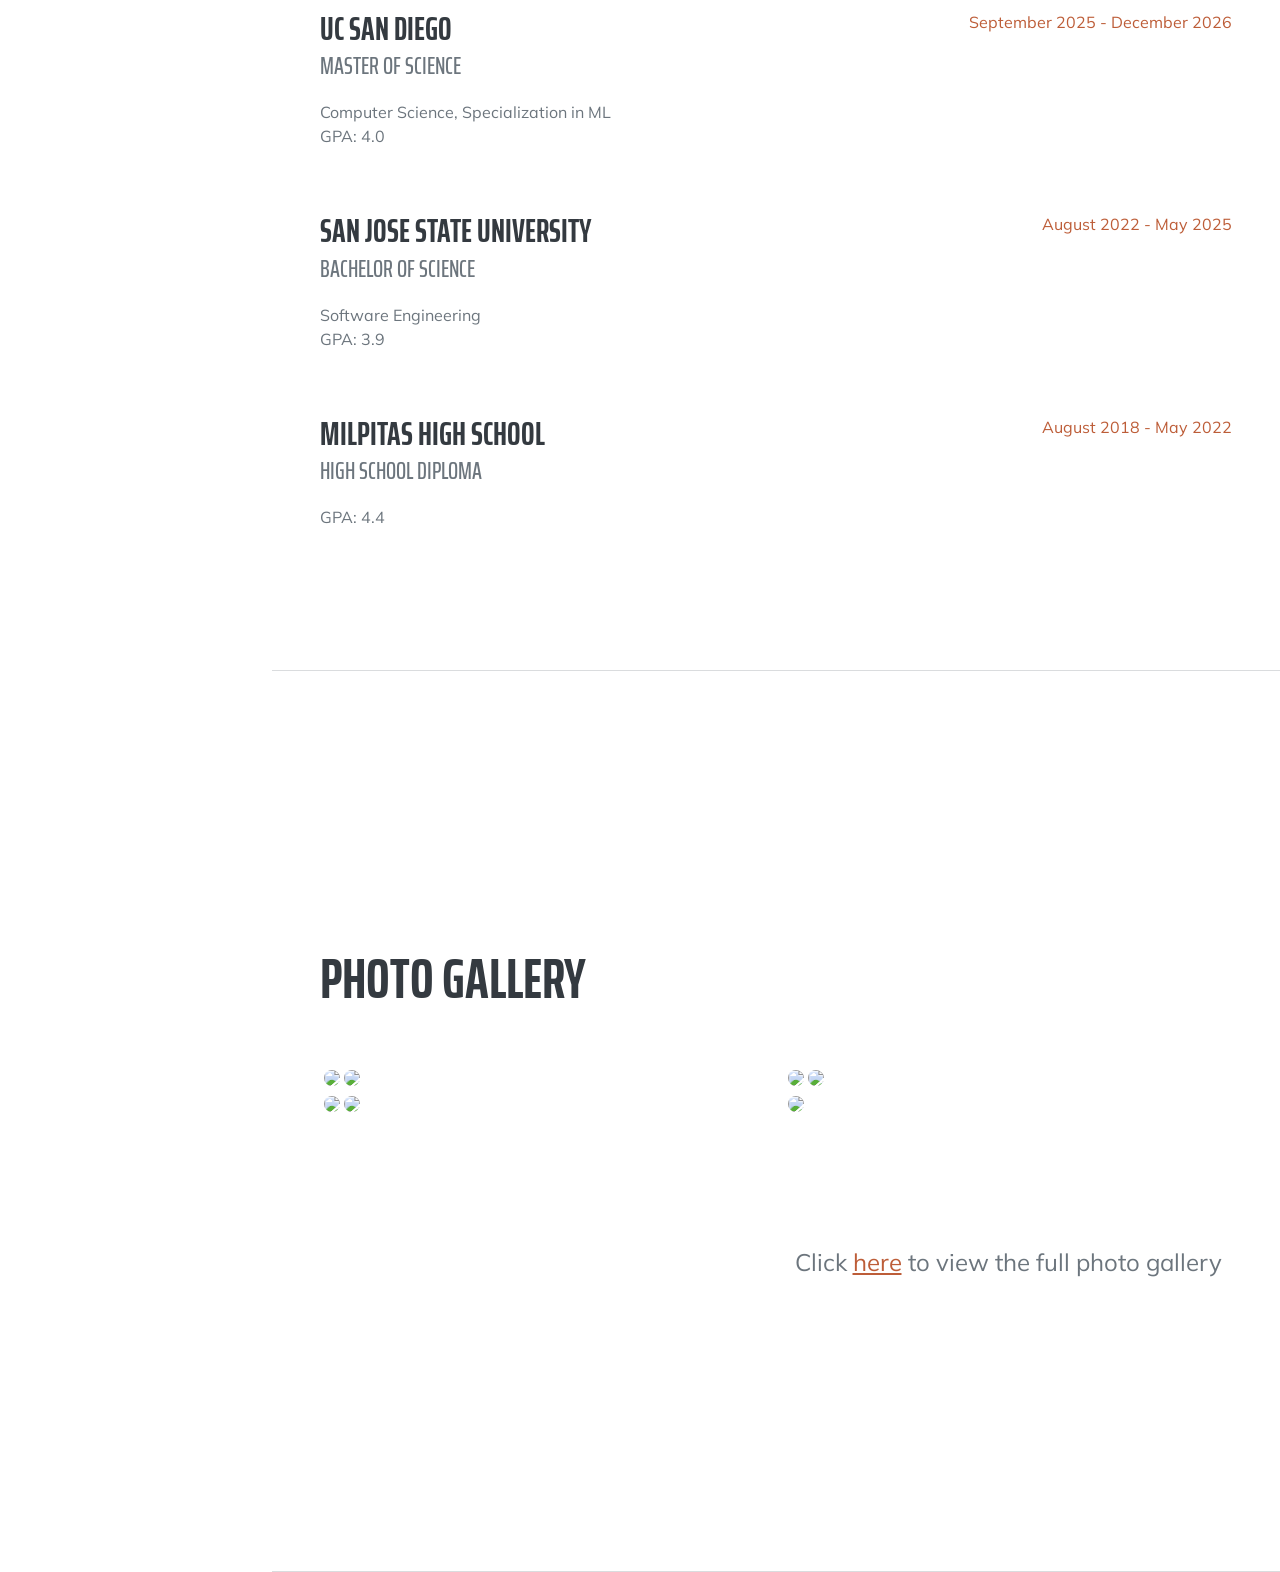
==== commit 097df87e: "update resume hosting" ====
--- a/index.html
+++ b/index.html
@@ -50,8 +50,8 @@
                         <br></br>
                         I am interested in high performance computing, ML algorithms, and embedded systems.
                         <br></br>
-                        View my <a href="https://docs.google.com/document/d/1EA2CPSRLBolV4EJClc-S-cRdwkgRys8AE7byPHp8oTI/edit?usp=sharing" target="_blank">resume</a>
-                        and <a href="https://docs.google.com/document/d/1vF3ouJJt550bS55E9NX0GzB_efYh4Oux7kNzWbK3oCY/edit?usp=sharing" target="_blank">CV</a>.
+                        View my <a href="resume.html" target="_blank">resume</a>
+                        and <a href="cv.html" target="_blank">CV</a>.
                     </p>
                     <div class="social-icons">
                         <a class="social-icon" href="https://www.linkedin.com/in/fardinhaque/" target="_blank"><i class="fab fa-linkedin-in"></i></a>
